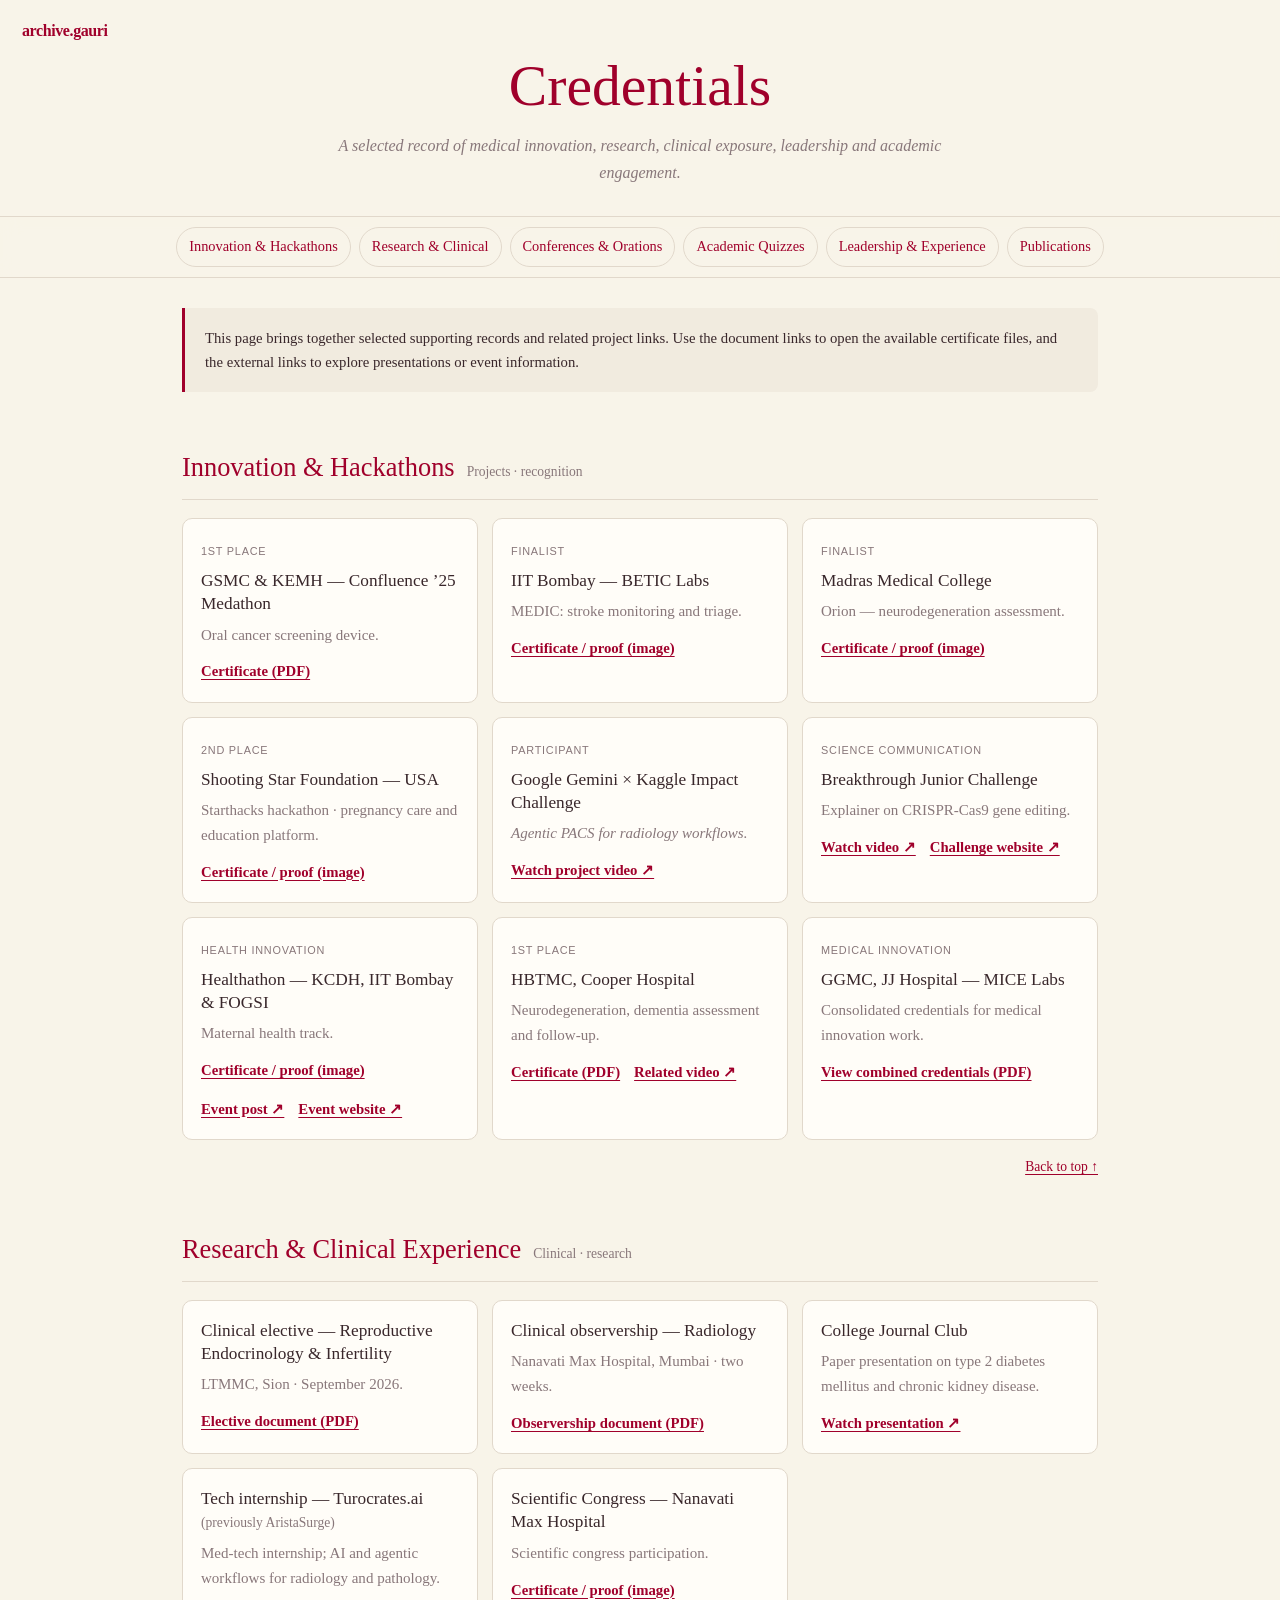
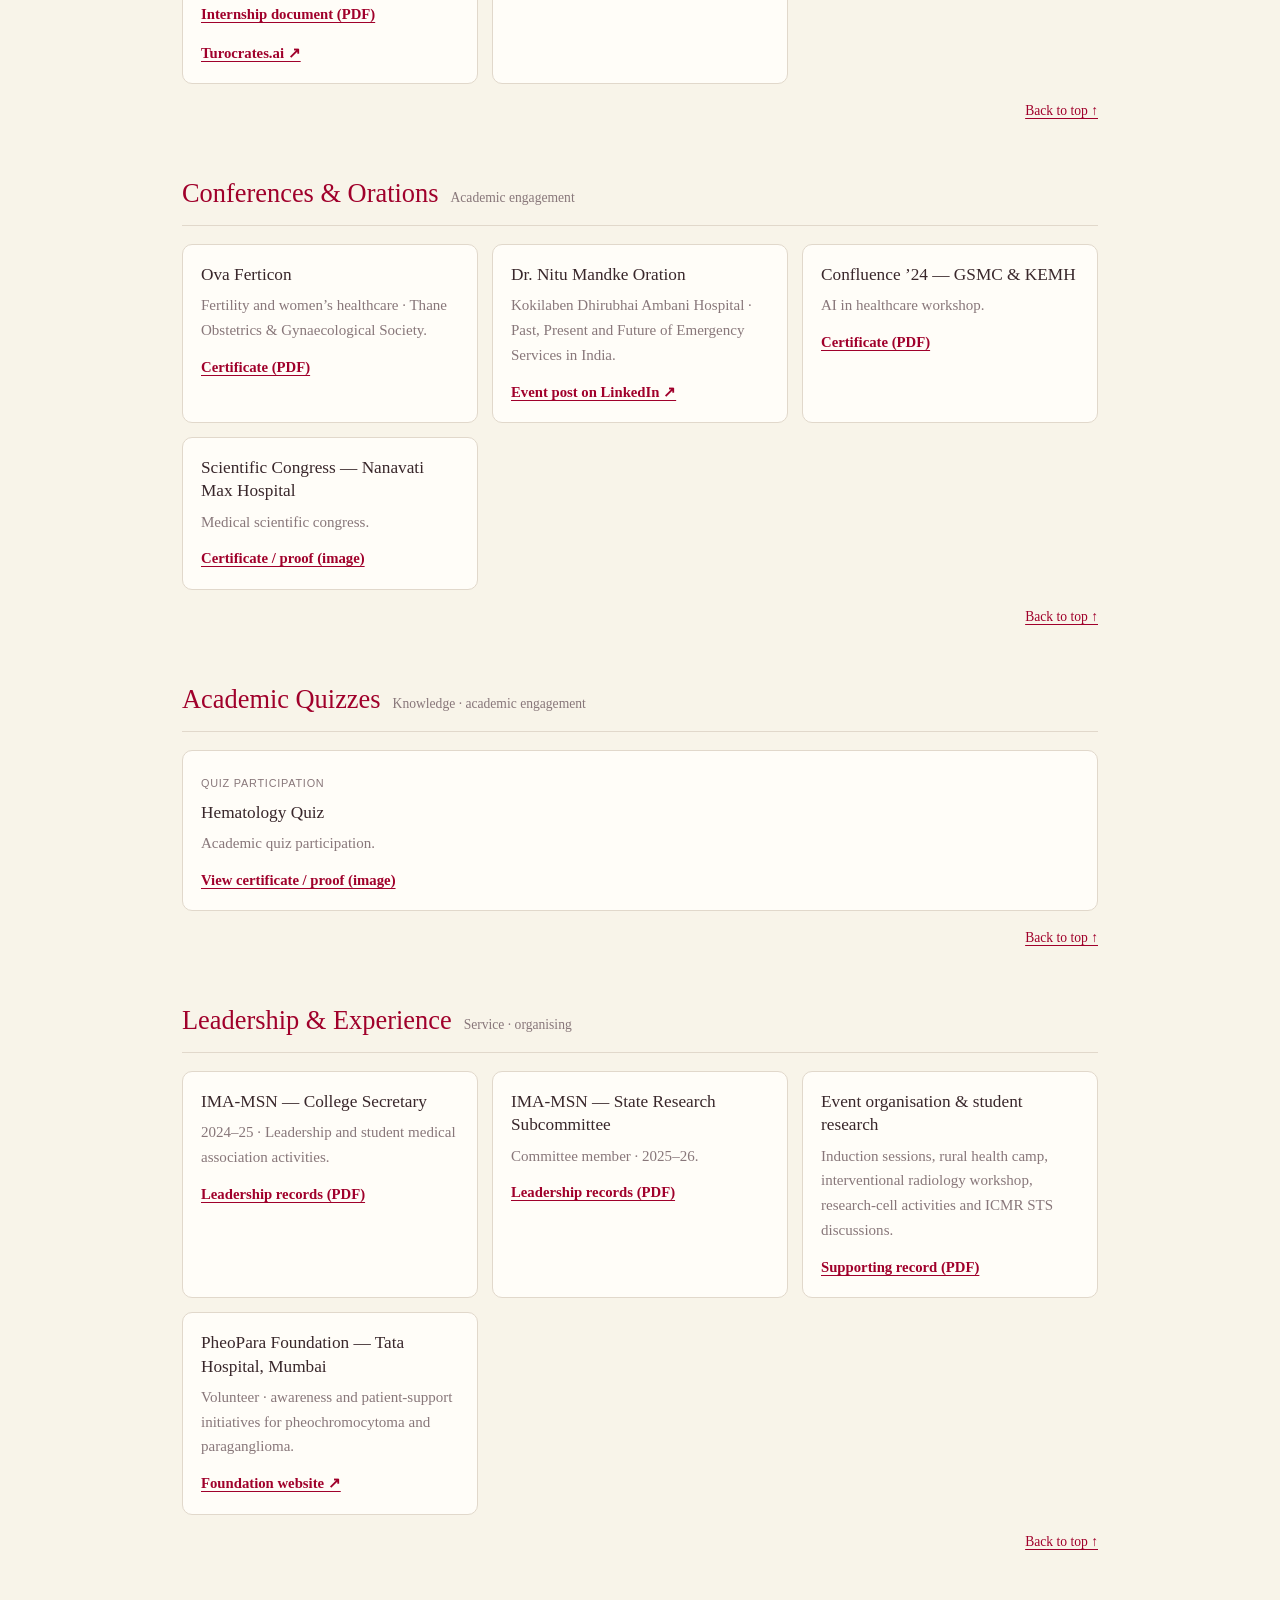
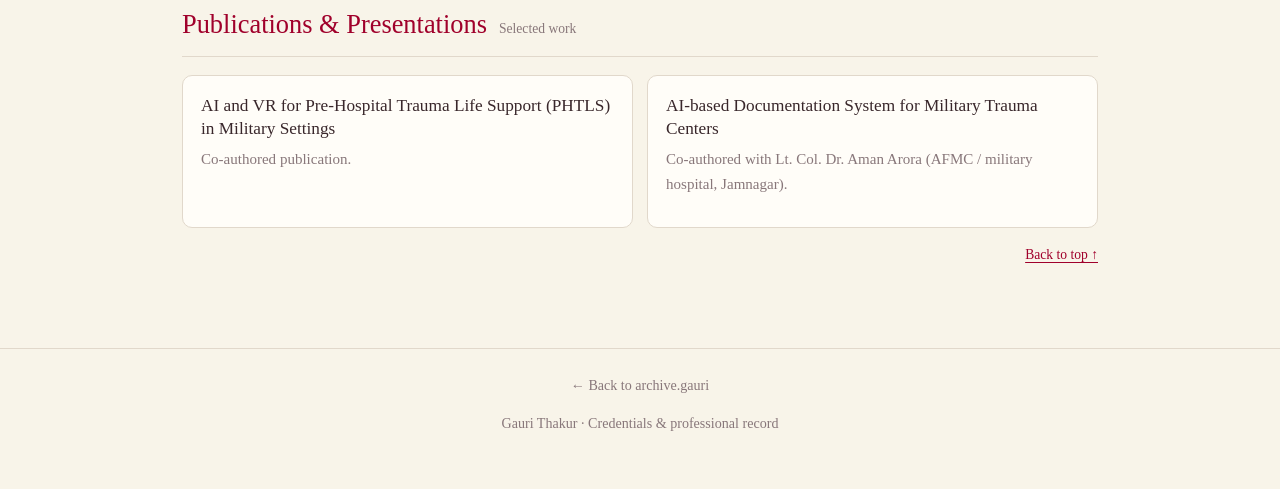
==== gauri-creds/index.html @ 17266826 "Simplify credentials header and add homepage and PheoPara links" ====
<!DOCTYPE html>
<html lang="en">
<head>
<meta charset="utf-8">
<meta name="viewport" content="width=device-width, initial-scale=1">
<meta name="theme-color" content="#f8f4e9">
<title>Credentials — Gauri Thakur</title>
<style>
:root{--cream:#f8f4e9;--burgundy:#a0002b;--deep:#69001d;--ink:#39272b;--muted:#88777a;--line:#e1d8cb;--paper:#fffdf8}
*{box-sizing:border-box}
html{scroll-behavior:smooth;scroll-padding-top:90px}
body{margin:0;background:var(--cream);color:var(--ink);font-family:Georgia,"Times New Roman",serif;line-height:1.65}
a{color:var(--burgundy);text-underline-offset:3px}
a:hover{color:var(--deep)}
header{position:relative;padding:54px 22px 30px;text-align:center;border-bottom:1px solid var(--line)}
.home-wordmark{position:absolute;left:22px;top:18px;color:var(--burgundy);font-size:1rem;font-weight:bold;letter-spacing:-.025em;text-decoration:none}
.home-wordmark:hover{color:var(--deep)}
.eyebrow{margin:0 0 10px;text-transform:uppercase;letter-spacing:.16em;font-size:.72rem;color:var(--muted)}
h1{margin:0;color:var(--burgundy);font-weight:normal;font-size:clamp(2.2rem,6vw,3.6rem);line-height:1.1}
.intro{max-width:640px;margin:16px auto 0;color:var(--muted);font-style:italic}
nav{position:sticky;top:0;z-index:10;background:rgba(248,244,233,.96);backdrop-filter:blur(10px);border-bottom:1px solid var(--line);padding:10px 16px;display:flex;justify-content:center;flex-wrap:wrap;gap:8px}
nav a{padding:7px 12px;border:1px solid var(--line);border-radius:24px;text-decoration:none;font-size:.9rem;white-space:nowrap}
nav a:hover,nav a:focus-visible{background:var(--burgundy);border-color:var(--burgundy);color:white}
main{max-width:960px;margin:0 auto;padding:8px 22px 64px}
section{padding:32px 0 18px;scroll-margin-top:80px}
.section-head{display:flex;align-items:baseline;gap:12px;border-bottom:1px solid var(--line);padding-bottom:9px;margin-bottom:18px}
h2{font-weight:normal;color:var(--burgundy);font-size:1.65rem;margin:0}
.count{color:var(--muted);font-size:.85rem}
.grid{display:grid;grid-template-columns:repeat(auto-fit,minmax(min(100%,270px),1fr));gap:14px}
.card{background:var(--paper);border:1px solid var(--line);border-radius:10px;padding:18px;min-width:0}
.card h3{font-size:1.08rem;line-height:1.35;margin:0 0 7px;font-weight:normal}
.card p{font-size:.94rem;margin:0 0 12px;color:var(--muted)}
.links{display:flex;gap:14px;flex-wrap:wrap;font-size:.92rem}
.links a{font-weight:bold}
.tag{display:inline-block;font-family:Arial,sans-serif;font-size:.68rem;letter-spacing:.07em;text-transform:uppercase;color:var(--muted);margin-bottom:8px}
.callout{padding:18px 20px;background:#f1ebdf;border-left:3px solid var(--burgundy);margin:22px 0;border-radius:0 8px 8px 0;font-size:.92rem}
footer{text-align:center;border-top:1px solid var(--line);padding:25px 20px 40px;color:var(--muted);font-size:.88rem}
.top{display:block;text-align:right;margin-top:16px;font-size:.85rem}
@media(max-width:520px){header{padding-top:54px}.home-wordmark{left:16px;top:14px}nav{gap:6px}nav a{font-size:.82rem;padding:6px 9px}main{padding-left:16px;padding-right:16px}.card{padding:15px}}
@media(prefers-reduced-motion:reduce){html{scroll-behavior:auto}*{animation:none!important;transition:none!important}}
</style>
</head>
<body>
<header id="top">
<a class="home-wordmark" href="https://archivegauri.in/" aria-label="archive.gauri home">archive.gauri</a>
<h1>Credentials</h1>
<p class="intro">A selected record of medical innovation, research, clinical exposure, leadership and academic engagement.</p>
</header>
<nav aria-label="Jump to credential section">
<a href="#innovation">Innovation & Hackathons</a>
<a href="#research">Research & Clinical</a>
<a href="#conferences">Conferences & Orations</a>
<a href="#quizzes">Academic Quizzes</a>
<a href="#leadership">Leadership & Experience</a>
<a href="#publications">Publications</a>
</nav>
<main>
<div class="callout">This page brings together selected supporting records and related project links. Use the document links to open the available certificate files, and the external links to explore presentations or event information.</div>
<section id="innovation">
<div class="section-head"><h2>Innovation & Hackathons</h2><span class="count">Projects · recognition</span></div>
<div class="grid">
<article class="card" id="confluence25"><span class="tag">1st place</span><h3>GSMC & KEMH — Confluence ’25 Medathon</h3><p>Oral cancer screening device.</p><div class="links"><a href="GSMC%20%26%20KEMH%20-%20confluence%E2%80%9925%20.pdf" target="_blank" rel="noopener">Certificate (PDF)</a></div></article>
<article class="card" id="betic-iitb"><span class="tag">Finalist</span><h3>IIT Bombay — BETIC Labs</h3><p>MEDIC: stroke monitoring and triage.</p><div class="links"><a href="Finalist-%20IIT%20Bombay%20(BETIC%20labs).jpeg" target="_blank" rel="noopener">Certificate / proof (image)</a></div></article>
<article class="card" id="madras-medical-college"><span class="tag">Finalist</span><h3>Madras Medical College</h3><p>Orion — neurodegeneration assessment.</p><div class="links"><a href="Madras%20medical%20college.jpeg" target="_blank" rel="noopener">Certificate / proof (image)</a></div></article>
<article class="card" id="shooting-star"><span class="tag">2nd place</span><h3>Shooting Star Foundation — USA</h3><p>Starthacks hackathon · pregnancy care and education platform.</p><div class="links"><a href="Shooting%20star%20foundation,%20USA.jpeg" target="_blank" rel="noopener">Certificate / proof (image)</a></div></article>
<article class="card" id="gemini-kaggle"><span class="tag">Participant</span><h3>Google Gemini × Kaggle Impact Challenge</h3><p><em>Agentic PACS for radiology workflows.</em></p><div class="links"><a href="https://youtu.be/xLvC3VD9JtM" target="_blank" rel="noopener">Watch project video ↗</a></div></article>
<article class="card" id="breakthrough-junior-challenge"><span class="tag">Science communication</span><h3>Breakthrough Junior Challenge</h3><p>Explainer on CRISPR-Cas9 gene editing.</p><div class="links"><a href="https://youtu.be/uFI-zDpe_C0" target="_blank" rel="noopener">Watch video ↗</a><a href="https://breakthroughjuniorchallenge.org" target="_blank" rel="noopener">Challenge website ↗</a></div></article>
<article class="card" id="healthathon"><span class="tag">Health innovation</span><h3>Healthathon — KCDH, IIT Bombay & FOGSI</h3><p>Maternal health track.</p><div class="links"><a href="Healthathon%2C%20KCDH%20IITB%2C%20FOGSI.jpeg" target="_blank" rel="noopener">Certificate / proof (image)</a><a href="https://www.instagram.com/p/DeR45akk9c7/" target="_blank" rel="noopener">Event post ↗</a><a href="https://healthathon.reskilll.com" target="_blank" rel="noopener">Event website ↗</a></div></article>
<article class="card" id="hbtmc-cooper"><span class="tag">1st place</span><h3>HBTMC, Cooper Hospital</h3><p>Neurodegeneration, dementia assessment and follow-up.</p><div class="links"><a href="HBTMC%2C%20Cooper%20Hospital.pdf" target="_blank" rel="noopener">Certificate (PDF)</a><a href="https://youtu.be/kpXcsvS3Q_8" target="_blank" rel="noopener">Related video ↗</a></div></article>
<article class="card" id="mice-labs"><span class="tag">Medical innovation</span><h3>GGMC, JJ Hospital — MICE Labs</h3><p>Consolidated credentials for medical innovation work.</p><div class="links"><a href="GGMC,%20JJ%20hospital%20(MICE%20labs).pdf" target="_blank" rel="noopener">View combined credentials (PDF)</a></div></article>
</div><a class="top" href="#top">Back to top ↑</a>
</section>
<section id="research">
<div class="section-head"><h2>Research & Clinical Experience</h2><span class="count">Clinical · research</span></div>
<div class="grid">
<article class="card" id="clinical-elective"><h3>Clinical elective — Reproductive Endocrinology & Infertility</h3><p>LTMMC, Sion · September 2026.</p><div class="links"><a href="Clinical%20Elective.pdf" target="_blank" rel="noopener">Elective document (PDF)</a></div></article>
<article class="card" id="clinical-observership"><h3>Clinical observership — Radiology</h3><p>Nanavati Max Hospital, Mumbai · two weeks.</p><div class="links"><a href="Clinical%20Observership.pdf" target="_blank" rel="noopener">Observership document (PDF)</a></div></article>
<article class="card" id="journal-club"><h3>College Journal Club</h3><p>Paper presentation on type 2 diabetes mellitus and chronic kidney disease.</p><div class="links"><a href="https://youtu.be/OXPWuCbcu3Y" target="_blank" rel="noopener">Watch presentation ↗</a></div></article>
<article class="card" id="turocrates-internship"><h3>Tech internship — Turocrates.ai <span class="count">(previously AristaSurge)</span></h3><p>Med-tech internship; AI and agentic workflows for radiology and pathology.</p><div class="links"><a href="Tech-internship.pdf" target="_blank" rel="noopener">Internship document (PDF)</a><a href="https://turocrates.ai" target="_blank" rel="noopener">Turocrates.ai ↗</a></div></article>
<article class="card"><h3>Scientific Congress — Nanavati Max Hospital</h3><p>Scientific congress participation.</p><div class="links"><a href="Scientific%20Congress%20Nanavati%20Max%20hospital.jpeg" target="_blank" rel="noopener">Certificate / proof (image)</a></div></article>
</div><a class="top" href="#top">Back to top ↑</a>
</section>
<section id="conferences">
<div class="section-head"><h2>Conferences & Orations</h2><span class="count">Academic engagement</span></div>
<div class="grid">
<article class="card" id="ova-ferticon"><h3>Ova Ferticon</h3><p>Fertility and women’s healthcare · Thane Obstetrics & Gynaecological Society.</p><div class="links"><a href="Ova%20ferticon.pdf" target="_blank" rel="noopener">Certificate (PDF)</a></div></article>
<article class="card" id="nitu-mandke-oration"><h3>Dr. Nitu Mandke Oration</h3><p>Kokilaben Dhirubhai Ambani Hospital · Past, Present and Future of Emergency Services in India.</p><div class="links"><a href="https://www.linkedin.com/posts/dr-kunal-shah-949757168_last-week-i-had-the-opportunity-to-attend-ugcPost-7294308118698627072-e5kW" target="_blank" rel="noopener">Event post on LinkedIn ↗</a></div></article>
<article class="card"><h3>Confluence ’24 — GSMC & KEMH</h3><p>AI in healthcare workshop.</p><div class="links"><a href="Confluence%E2%80%9924-%20GSMC,%20KEMH.pdf" target="_blank" rel="noopener">Certificate (PDF)</a></div></article>
<article class="card"><h3>Scientific Congress — Nanavati Max Hospital</h3><p>Medical scientific congress.</p><div class="links"><a href="Scientific%20Congress%20Nanavati%20Max%20hospital.jpeg" target="_blank" rel="noopener">Certificate / proof (image)</a></div></article>
</div><a class="top" href="#top">Back to top ↑</a>
</section>
<section id="quizzes">
<div class="section-head"><h2>Academic Quizzes</h2><span class="count">Knowledge · academic engagement</span></div>
<div class="grid">
<article class="card" id="hematology-quiz"><span class="tag">Quiz participation</span><h3>Hematology Quiz</h3><p>Academic quiz participation.</p><div class="links"><a href="Hematology%20quiz.jpeg" target="_blank" rel="noopener">View certificate / proof (image)</a></div></article>
</div><a class="top" href="#top">Back to top ↑</a>
</section>
<section id="leadership">
<div class="section-head"><h2>Leadership & Experience</h2><span class="count">Service · organising</span></div>
<div class="grid">
<article class="card" id="ima-msn-leadership"><h3>IMA-MSN — College Secretary</h3><p>2024–25 · Leadership and student medical association activities.</p><div class="links"><a href="IMA%20roles.pdf" target="_blank" rel="noopener">Leadership records (PDF)</a></div></article>
<article class="card"><h3>IMA-MSN — State Research Subcommittee</h3><p>Committee member · 2025–26.</p><div class="links"><a href="IMA%20roles.pdf" target="_blank" rel="noopener">Leadership records (PDF)</a></div></article>
<article class="card"><h3>Event organisation & student research</h3><p>Induction sessions, rural health camp, interventional radiology workshop, research-cell activities and ICMR STS discussions.</p><div class="links"><a href="IMA%20roles.pdf" target="_blank" rel="noopener">Supporting record (PDF)</a></div></article>
<article class="card"><h3>PheoPara Foundation — Tata Hospital, Mumbai</h3><p>Volunteer · awareness and patient-support initiatives for pheochromocytoma and paraganglioma.</p><div class="links"><a href="https://pheoparafoundation.org" target="_blank" rel="noopener">Foundation website ↗</a></div></article>
</div><a class="top" href="#top">Back to top ↑</a>
</section>
<section id="publications">
<div class="section-head"><h2>Publications & Presentations</h2><span class="count">Selected work</span></div>
<div class="grid">
<article class="card"><h3>AI and VR for Pre-Hospital Trauma Life Support (PHTLS) in Military Settings</h3><p>Co-authored publication.</p></article>
<article class="card"><h3>AI-based Documentation System for Military Trauma Centers</h3><p>Co-authored with Lt. Col. Dr. Aman Arora (AFMC / military hospital, Jamnagar).</p></article>
</div><a class="top" href="#top">Back to top ↑</a>
</section>
</main>
<footer><a href="https://archivegauri.in/" style="color:inherit;text-decoration:none;">← Back to archive.gauri</a><p>Gauri Thakur · Credentials & professional record</p></footer>
</body>
</html>
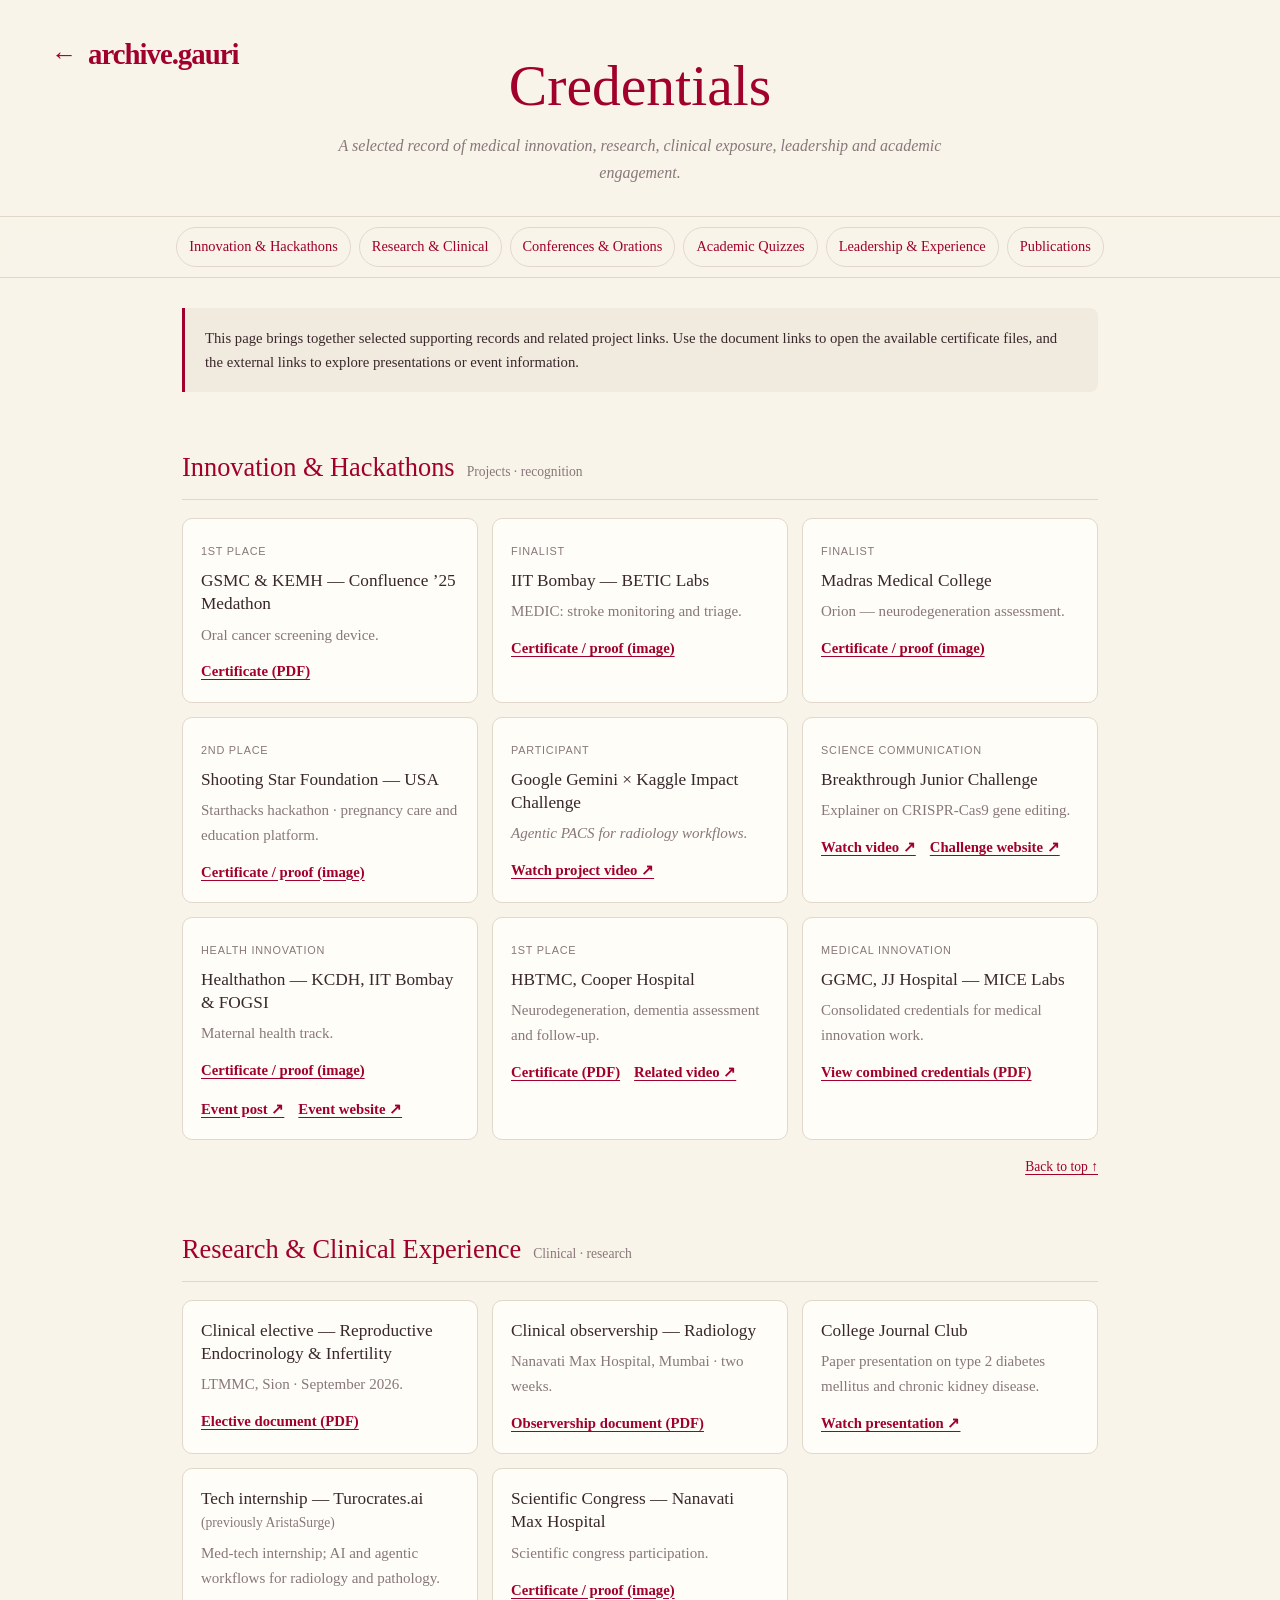
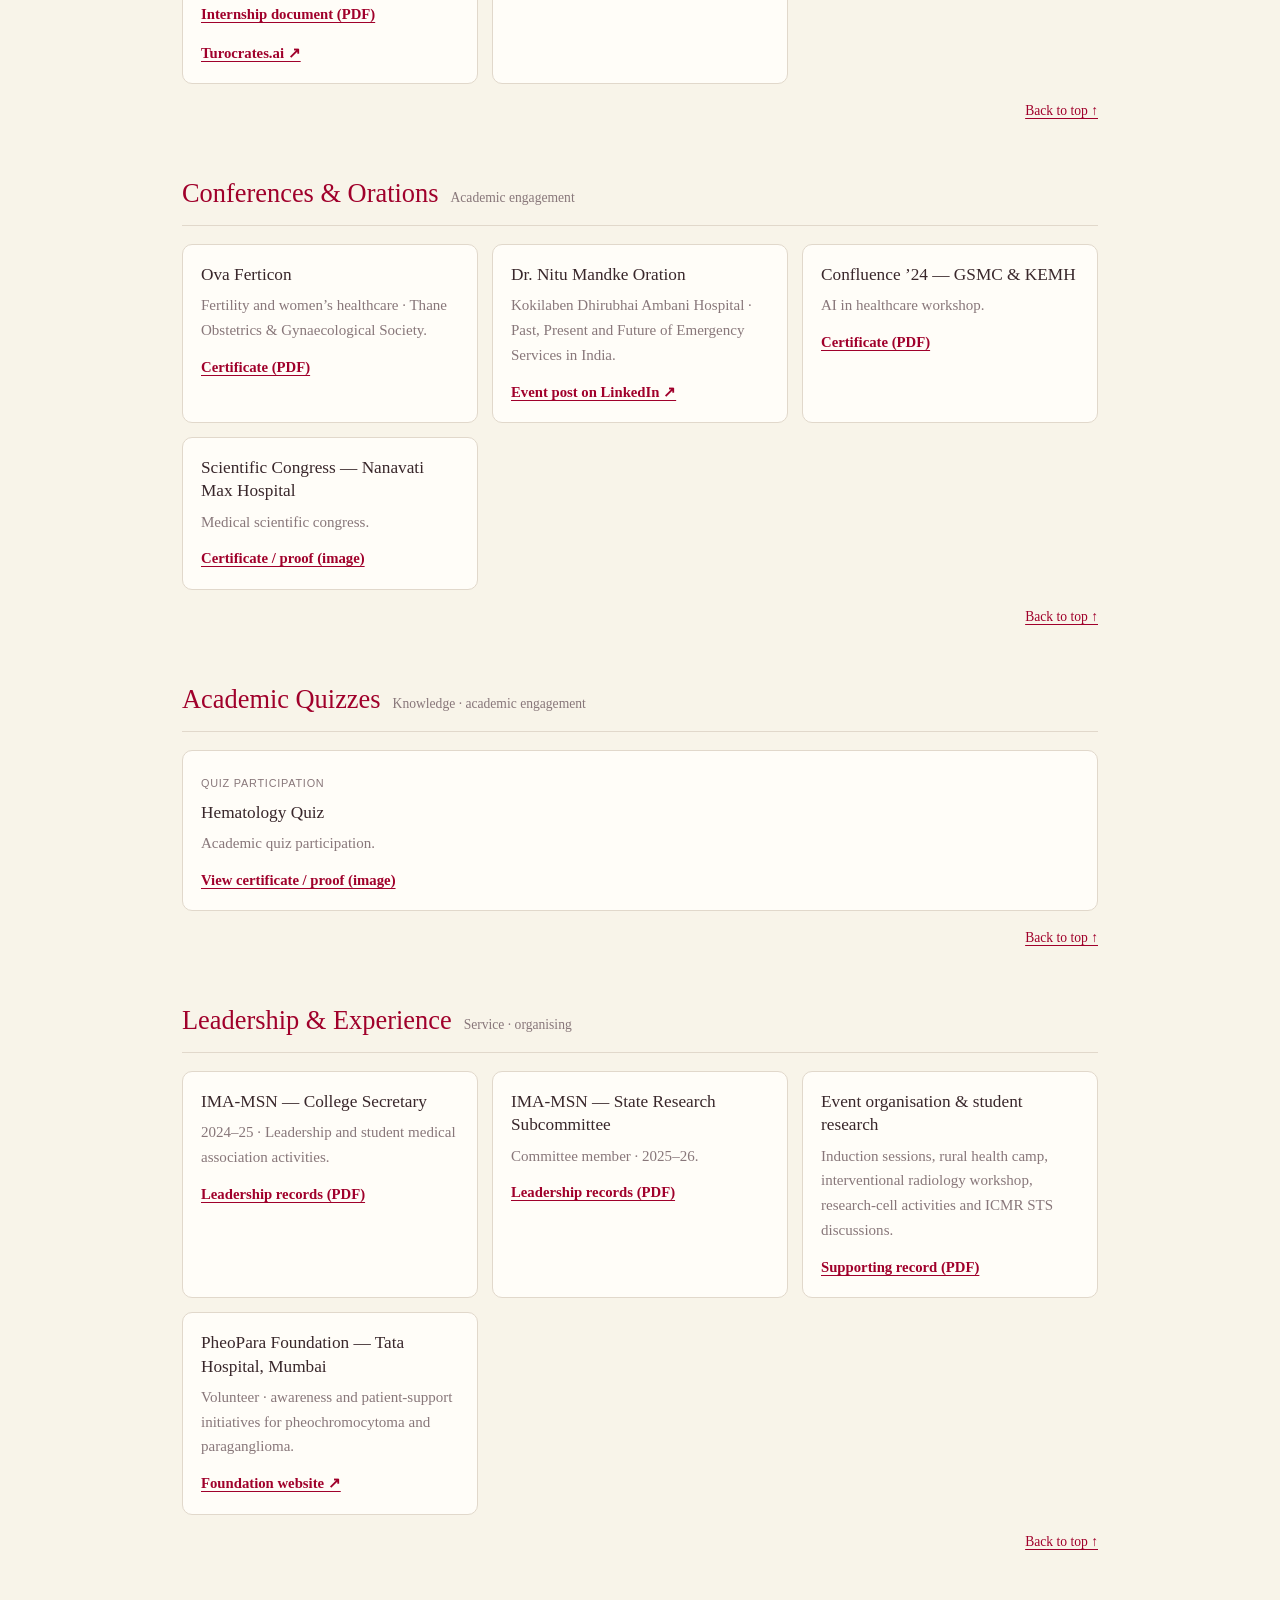
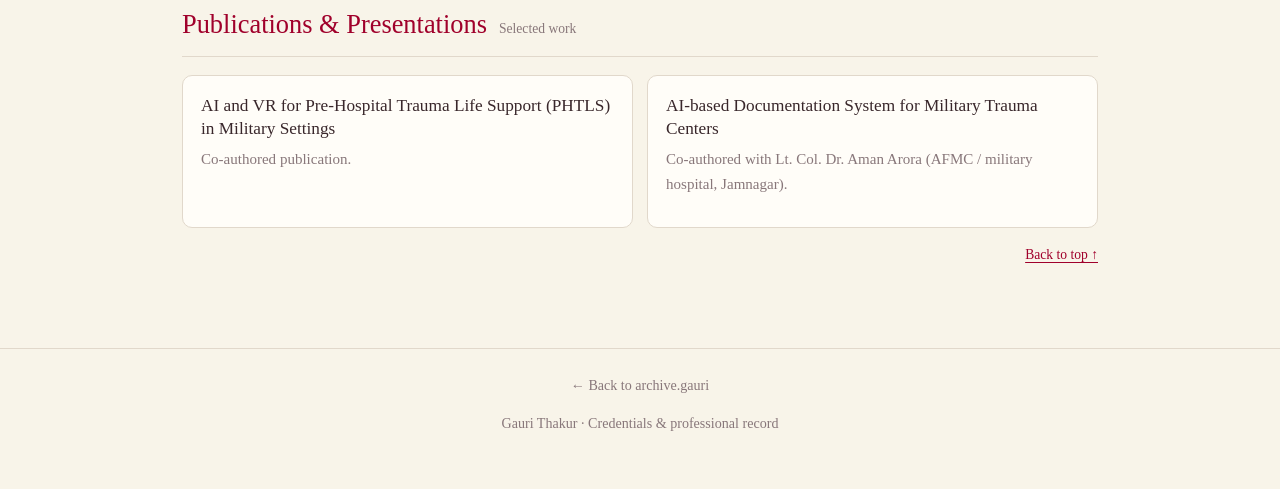
==== commit d2854cbb: "Enlarge archive.gauri wordmark and add back arrow" ====
--- a/gauri-creds/index.html
+++ b/gauri-creds/index.html
@@ -13,7 +13,7 @@
 a{color:var(--burgundy);text-underline-offset:3px}
 a:hover{color:var(--deep)}
 header{position:relative;padding:54px 22px 30px;text-align:center;border-bottom:1px solid var(--line)}
-.home-wordmark{position:absolute;left:22px;top:18px;color:var(--burgundy);font-size:1rem;font-weight:bold;letter-spacing:-.025em;text-decoration:none}
+.home-wordmark{position:absolute;left:clamp(24px,4vw,64px);top:clamp(22px,3vw,38px);display:inline-flex;align-items:center;gap:12px;color:var(--burgundy);font-size:clamp(1.35rem,2.5vw,1.8rem);font-weight:bold;letter-spacing:-.035em;text-decoration:none;line-height:1.15}.home-arrow{font-size:.9em;font-weight:normal;transition:transform 180ms ease}.home-wordmark:hover .home-arrow{transform:translateX(-4px)}
 .home-wordmark:hover{color:var(--deep)}
 .eyebrow{margin:0 0 10px;text-transform:uppercase;letter-spacing:.16em;font-size:.72rem;color:var(--muted)}
 h1{margin:0;color:var(--burgundy);font-weight:normal;font-size:clamp(2.2rem,6vw,3.6rem);line-height:1.1}
@@ -36,13 +36,13 @@
 .callout{padding:18px 20px;background:#f1ebdf;border-left:3px solid var(--burgundy);margin:22px 0;border-radius:0 8px 8px 0;font-size:.92rem}
 footer{text-align:center;border-top:1px solid var(--line);padding:25px 20px 40px;color:var(--muted);font-size:.88rem}
 .top{display:block;text-align:right;margin-top:16px;font-size:.85rem}
-@media(max-width:520px){header{padding-top:54px}.home-wordmark{left:16px;top:14px}nav{gap:6px}nav a{font-size:.82rem;padding:6px 9px}main{padding-left:16px;padding-right:16px}.card{padding:15px}}
+@media(max-width:520px){header{padding-top:76px}.home-wordmark{left:18px;top:18px;font-size:1.25rem;gap:9px}nav{gap:6px}nav a{font-size:.82rem;padding:6px 9px}main{padding-left:16px;padding-right:16px}.card{padding:15px}}
 @media(prefers-reduced-motion:reduce){html{scroll-behavior:auto}*{animation:none!important;transition:none!important}}
 </style>
 </head>
 <body>
 <header id="top">
-<a class="home-wordmark" href="https://archivegauri.in/" aria-label="archive.gauri home">archive.gauri</a>
+<a class="home-wordmark" href="https://archivegauri.in/" aria-label="Back to archive.gauri home"><span class="home-arrow" aria-hidden="true">←</span><span>archive.gauri</span></a>
 <h1>Credentials</h1>
 <p class="intro">A selected record of medical innovation, research, clinical exposure, leadership and academic engagement.</p>
 </header>
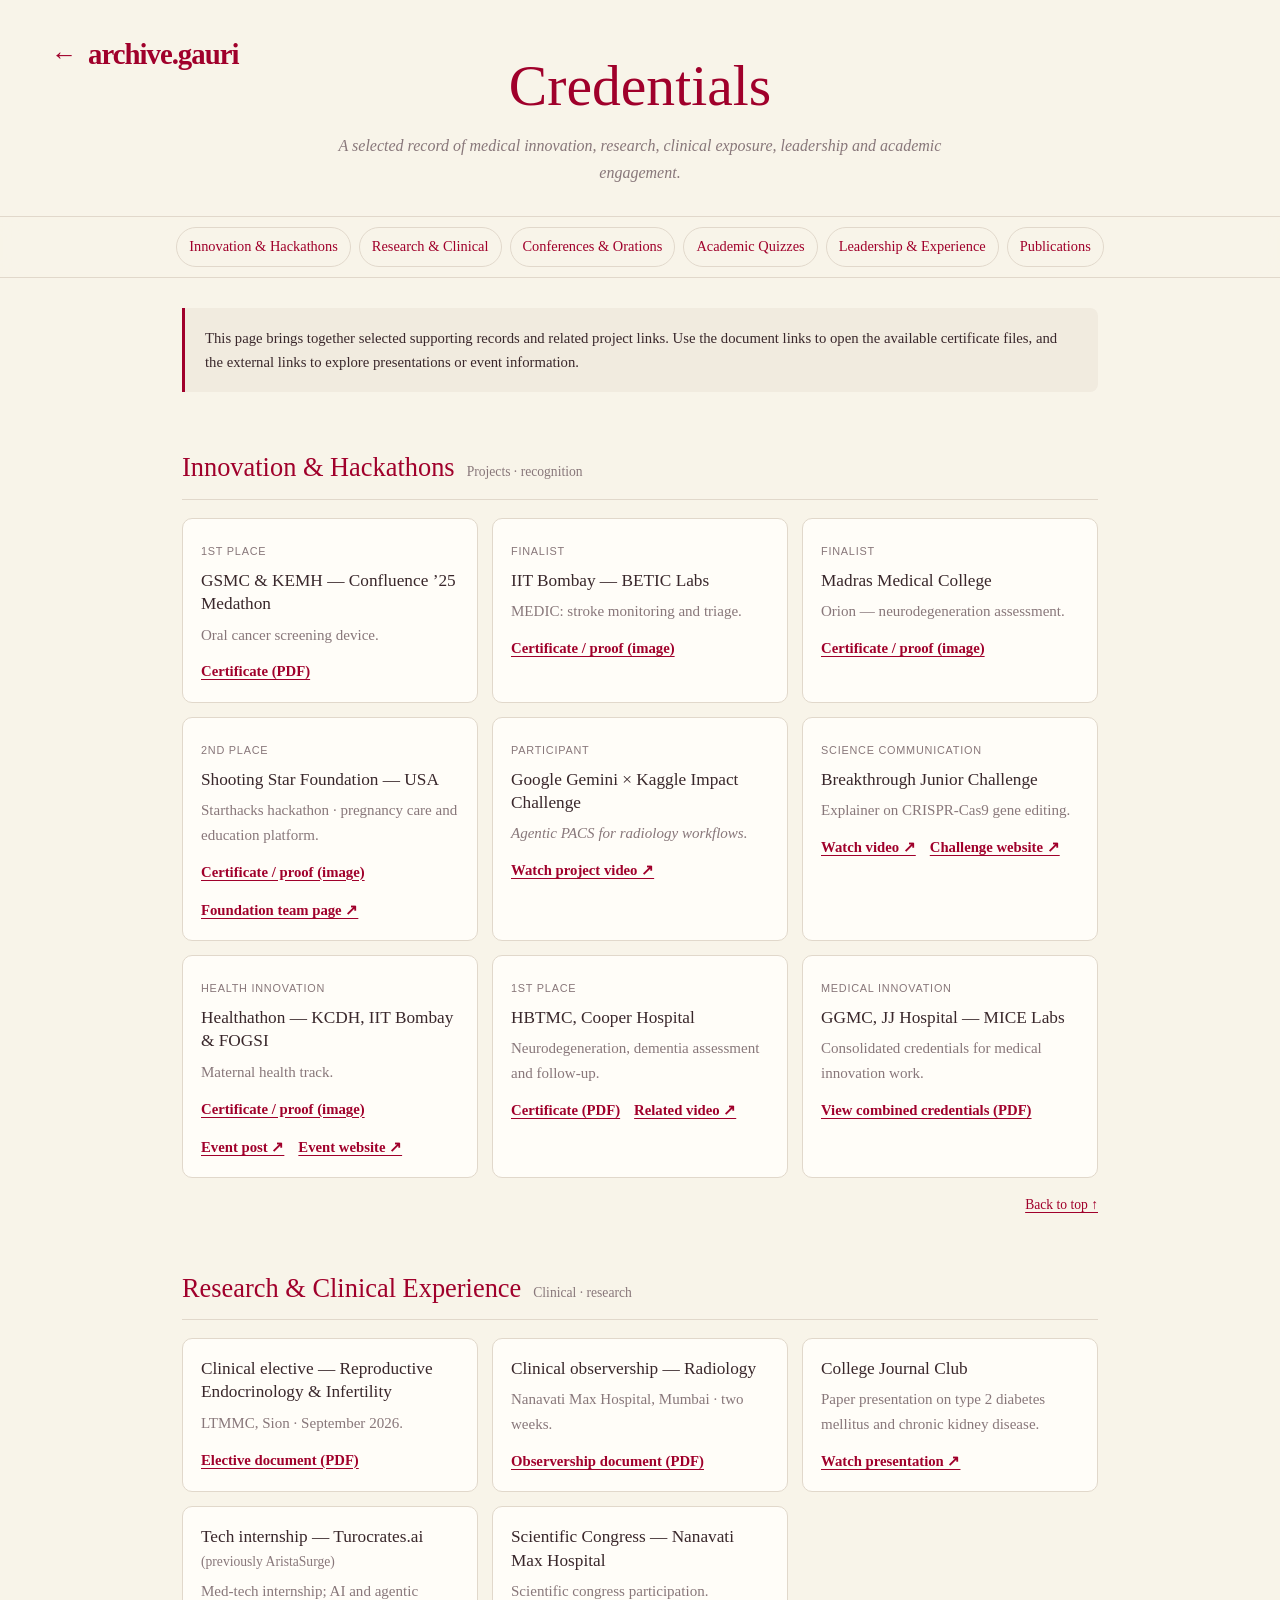
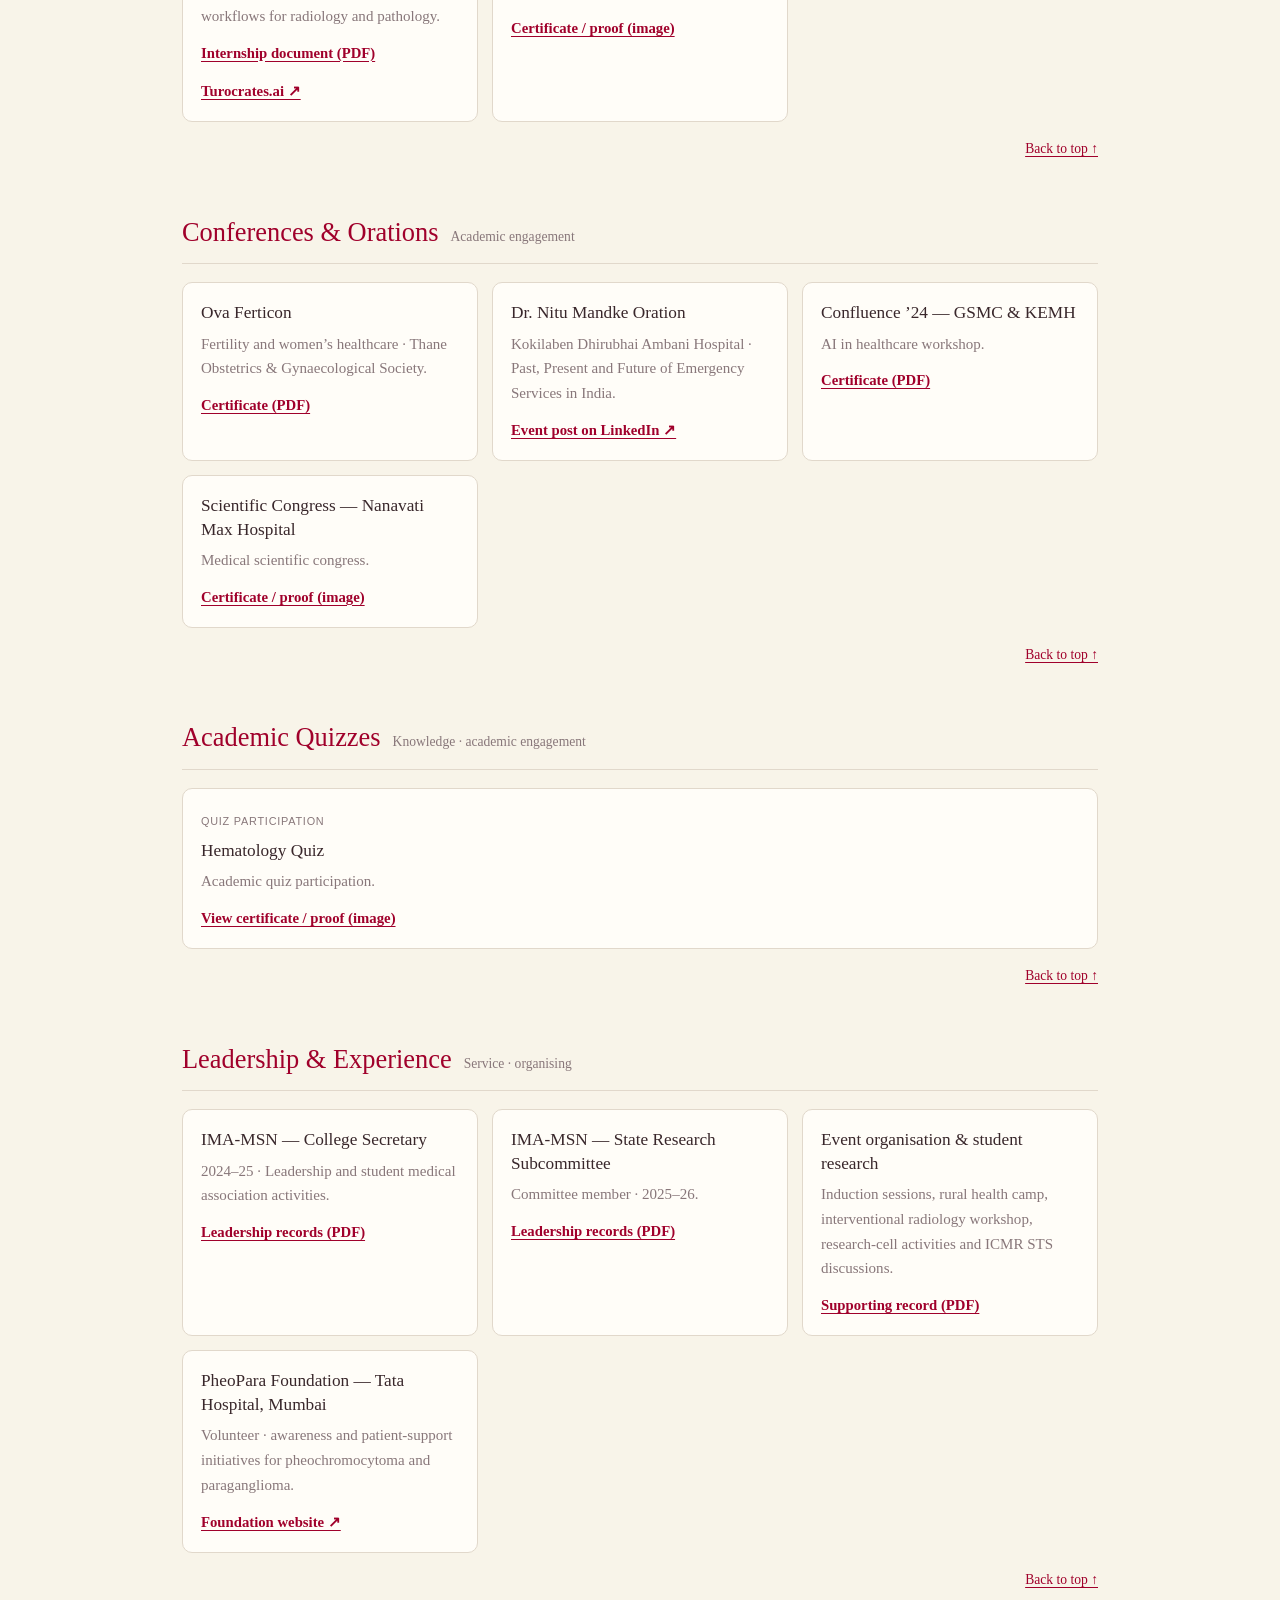
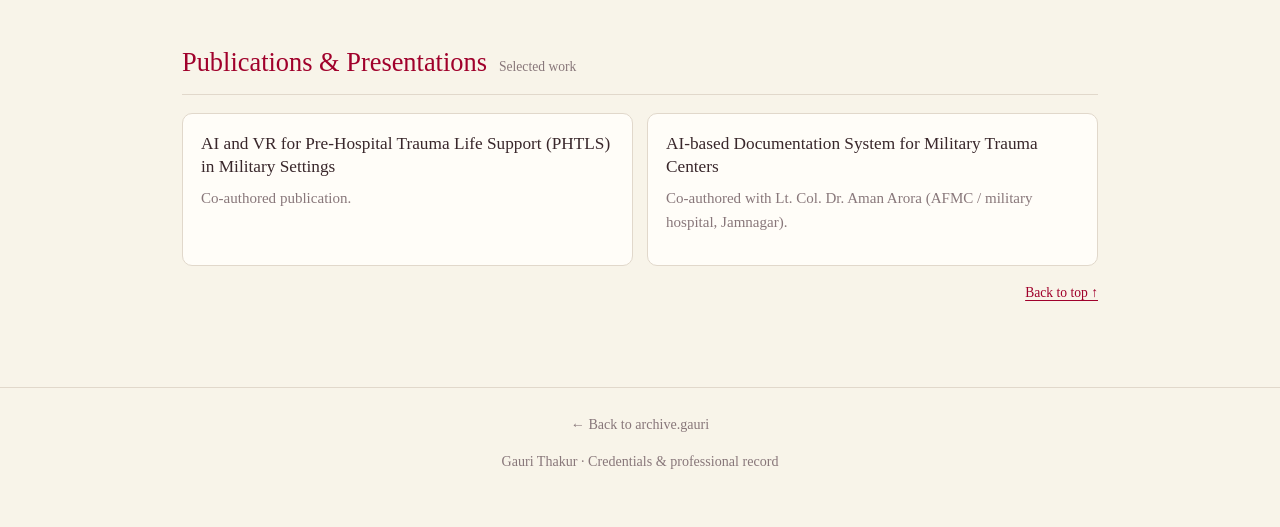
==== commit 397e5888: "Add Shooting Star Foundation team website link" ====
--- a/gauri-creds/index.html
+++ b/gauri-creds/index.html
@@ -62,7 +62,7 @@
 <article class="card" id="confluence25"><span class="tag">1st place</span><h3>GSMC & KEMH — Confluence ’25 Medathon</h3><p>Oral cancer screening device.</p><div class="links"><a href="GSMC%20%26%20KEMH%20-%20confluence%E2%80%9925%20.pdf" target="_blank" rel="noopener">Certificate (PDF)</a></div></article>
 <article class="card" id="betic-iitb"><span class="tag">Finalist</span><h3>IIT Bombay — BETIC Labs</h3><p>MEDIC: stroke monitoring and triage.</p><div class="links"><a href="Finalist-%20IIT%20Bombay%20(BETIC%20labs).jpeg" target="_blank" rel="noopener">Certificate / proof (image)</a></div></article>
 <article class="card" id="madras-medical-college"><span class="tag">Finalist</span><h3>Madras Medical College</h3><p>Orion — neurodegeneration assessment.</p><div class="links"><a href="Madras%20medical%20college.jpeg" target="_blank" rel="noopener">Certificate / proof (image)</a></div></article>
-<article class="card" id="shooting-star"><span class="tag">2nd place</span><h3>Shooting Star Foundation — USA</h3><p>Starthacks hackathon · pregnancy care and education platform.</p><div class="links"><a href="Shooting%20star%20foundation,%20USA.jpeg" target="_blank" rel="noopener">Certificate / proof (image)</a></div></article>
+<article class="card" id="shooting-star"><span class="tag">2nd place</span><h3>Shooting Star Foundation — USA</h3><p>Starthacks hackathon · pregnancy care and education platform.</p><div class="links"><a href="Shooting%20star%20foundation,%20USA.jpeg" target="_blank" rel="noopener">Certificate / proof (image)</a><a href="https://shooting-stars-foundation.org/ssf-team/" target="_blank" rel="noopener">Foundation team page ↗</a></div></article>
 <article class="card" id="gemini-kaggle"><span class="tag">Participant</span><h3>Google Gemini × Kaggle Impact Challenge</h3><p><em>Agentic PACS for radiology workflows.</em></p><div class="links"><a href="https://youtu.be/xLvC3VD9JtM" target="_blank" rel="noopener">Watch project video ↗</a></div></article>
 <article class="card" id="breakthrough-junior-challenge"><span class="tag">Science communication</span><h3>Breakthrough Junior Challenge</h3><p>Explainer on CRISPR-Cas9 gene editing.</p><div class="links"><a href="https://youtu.be/uFI-zDpe_C0" target="_blank" rel="noopener">Watch video ↗</a><a href="https://breakthroughjuniorchallenge.org" target="_blank" rel="noopener">Challenge website ↗</a></div></article>
 <article class="card" id="healthathon"><span class="tag">Health innovation</span><h3>Healthathon — KCDH, IIT Bombay & FOGSI</h3><p>Maternal health track.</p><div class="links"><a href="Healthathon%2C%20KCDH%20IITB%2C%20FOGSI.jpeg" target="_blank" rel="noopener">Certificate / proof (image)</a><a href="https://www.instagram.com/p/DeR45akk9c7/" target="_blank" rel="noopener">Event post ↗</a><a href="https://healthathon.reskilll.com" target="_blank" rel="noopener">Event website ↗</a></div></article>
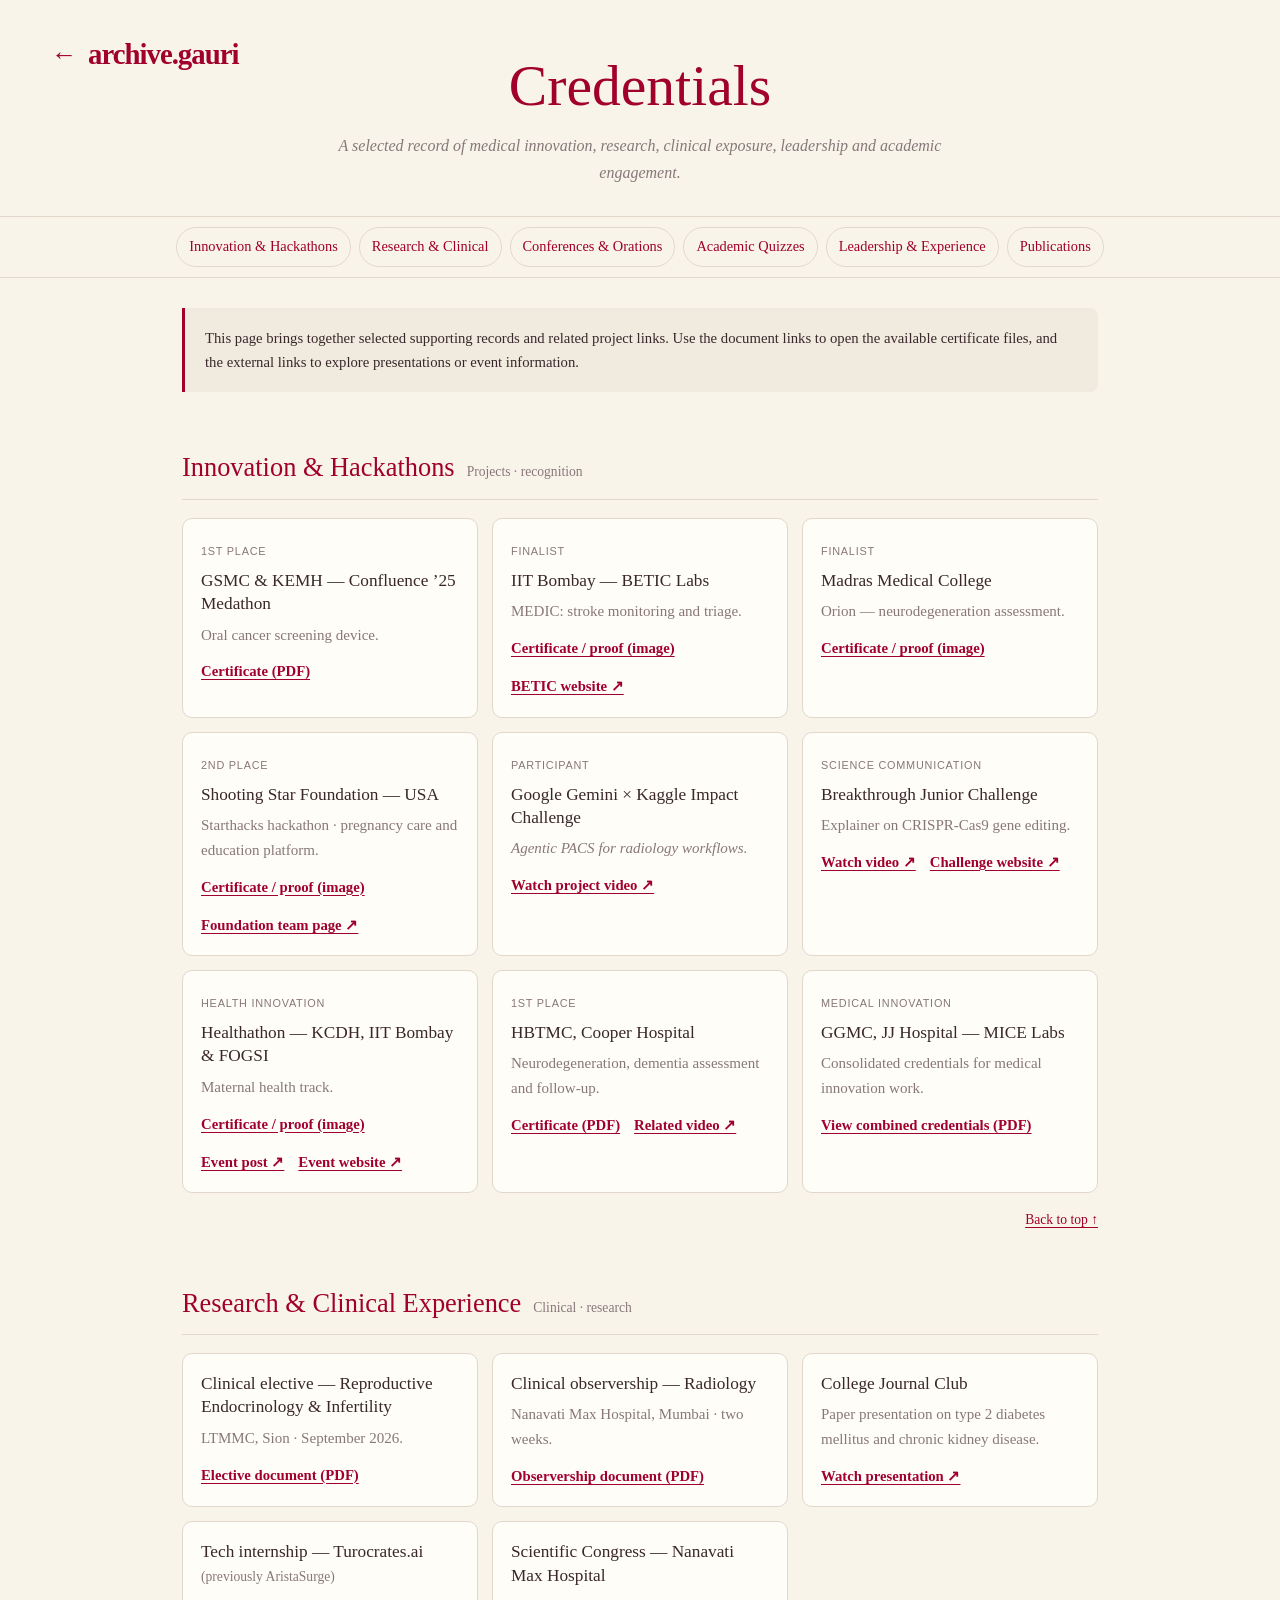
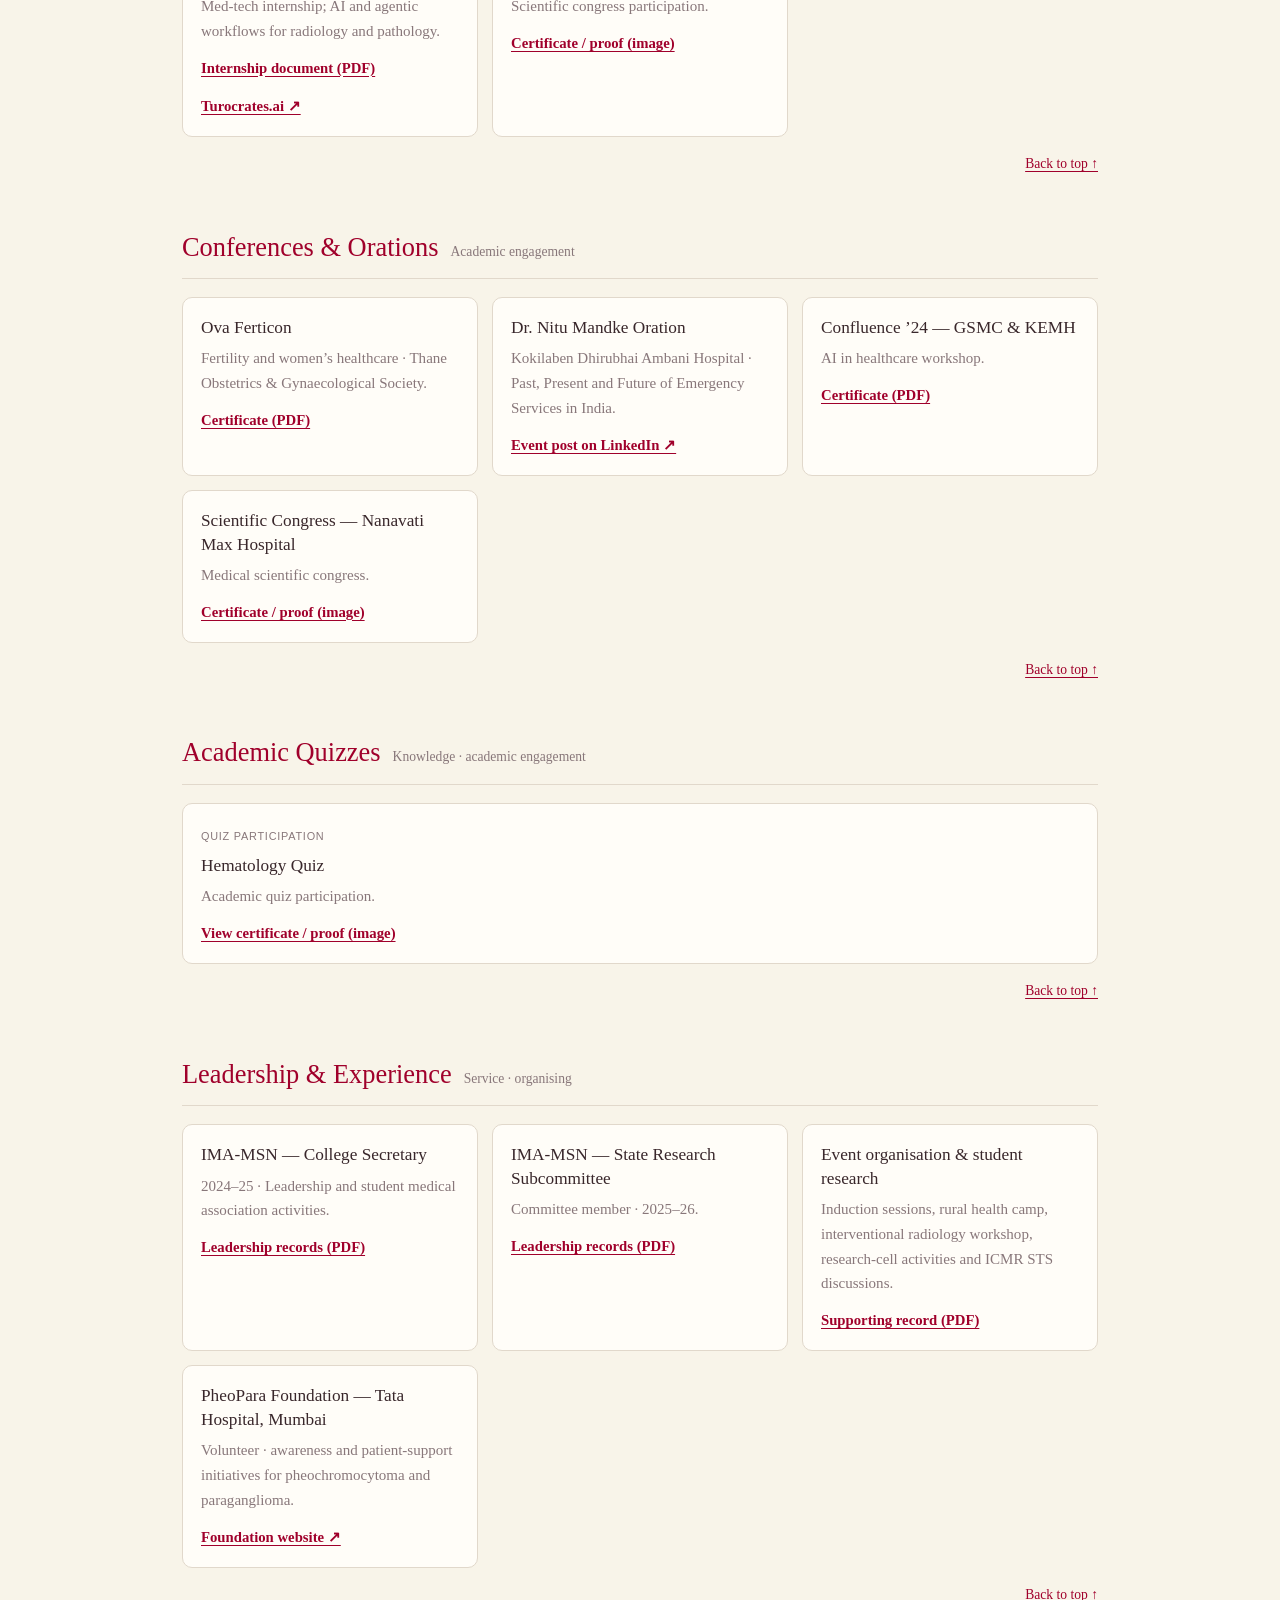
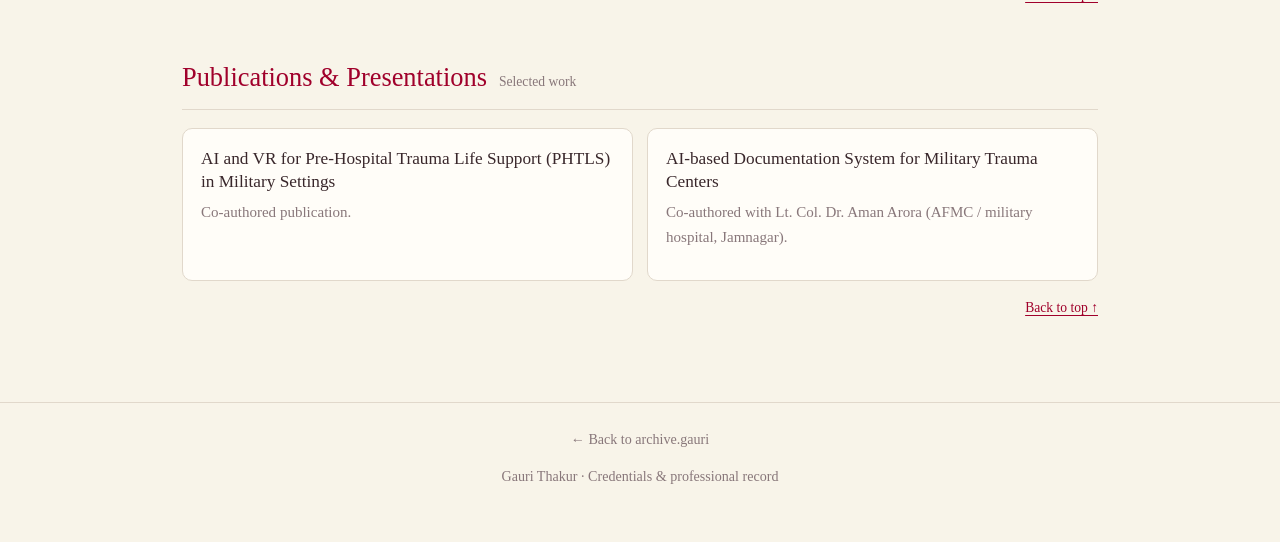
==== commit 51b77d1e: "Add BETIC website link to IIT Bombay entry" ====
--- a/gauri-creds/index.html
+++ b/gauri-creds/index.html
@@ -60,7 +60,7 @@
 <div class="section-head"><h2>Innovation & Hackathons</h2><span class="count">Projects · recognition</span></div>
 <div class="grid">
 <article class="card" id="confluence25"><span class="tag">1st place</span><h3>GSMC & KEMH — Confluence ’25 Medathon</h3><p>Oral cancer screening device.</p><div class="links"><a href="GSMC%20%26%20KEMH%20-%20confluence%E2%80%9925%20.pdf" target="_blank" rel="noopener">Certificate (PDF)</a></div></article>
-<article class="card" id="betic-iitb"><span class="tag">Finalist</span><h3>IIT Bombay — BETIC Labs</h3><p>MEDIC: stroke monitoring and triage.</p><div class="links"><a href="Finalist-%20IIT%20Bombay%20(BETIC%20labs).jpeg" target="_blank" rel="noopener">Certificate / proof (image)</a></div></article>
+<article class="card" id="betic-iitb"><span class="tag">Finalist</span><h3>IIT Bombay — BETIC Labs</h3><p>MEDIC: stroke monitoring and triage.</p><div class="links"><a href="Finalist-%20IIT%20Bombay%20(BETIC%20labs).jpeg" target="_blank" rel="noopener">Certificate / proof (image)</a><a href="https://www.betic.org" target="_blank" rel="noopener">BETIC website ↗</a></div></article>
 <article class="card" id="madras-medical-college"><span class="tag">Finalist</span><h3>Madras Medical College</h3><p>Orion — neurodegeneration assessment.</p><div class="links"><a href="Madras%20medical%20college.jpeg" target="_blank" rel="noopener">Certificate / proof (image)</a></div></article>
 <article class="card" id="shooting-star"><span class="tag">2nd place</span><h3>Shooting Star Foundation — USA</h3><p>Starthacks hackathon · pregnancy care and education platform.</p><div class="links"><a href="Shooting%20star%20foundation,%20USA.jpeg" target="_blank" rel="noopener">Certificate / proof (image)</a><a href="https://shooting-stars-foundation.org/ssf-team/" target="_blank" rel="noopener">Foundation team page ↗</a></div></article>
 <article class="card" id="gemini-kaggle"><span class="tag">Participant</span><h3>Google Gemini × Kaggle Impact Challenge</h3><p><em>Agentic PACS for radiology workflows.</em></p><div class="links"><a href="https://youtu.be/xLvC3VD9JtM" target="_blank" rel="noopener">Watch project video ↗</a></div></article>
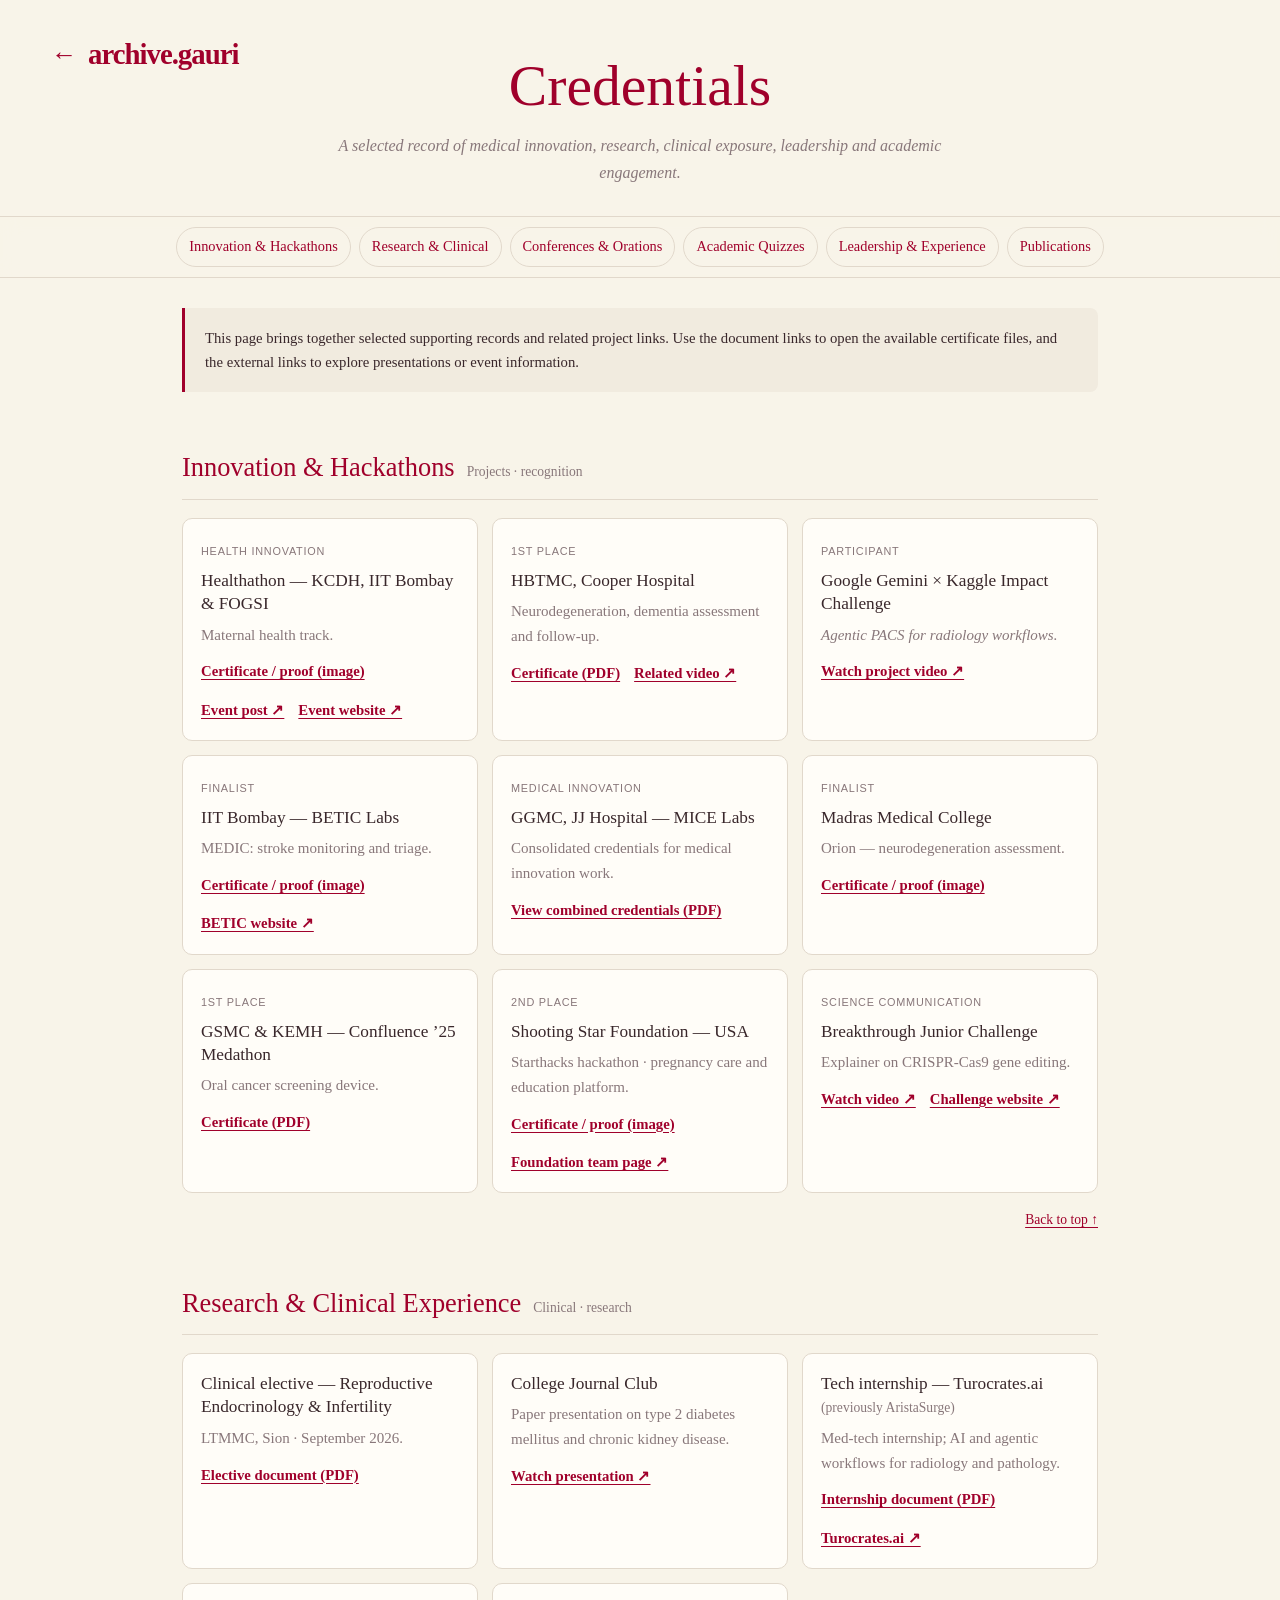
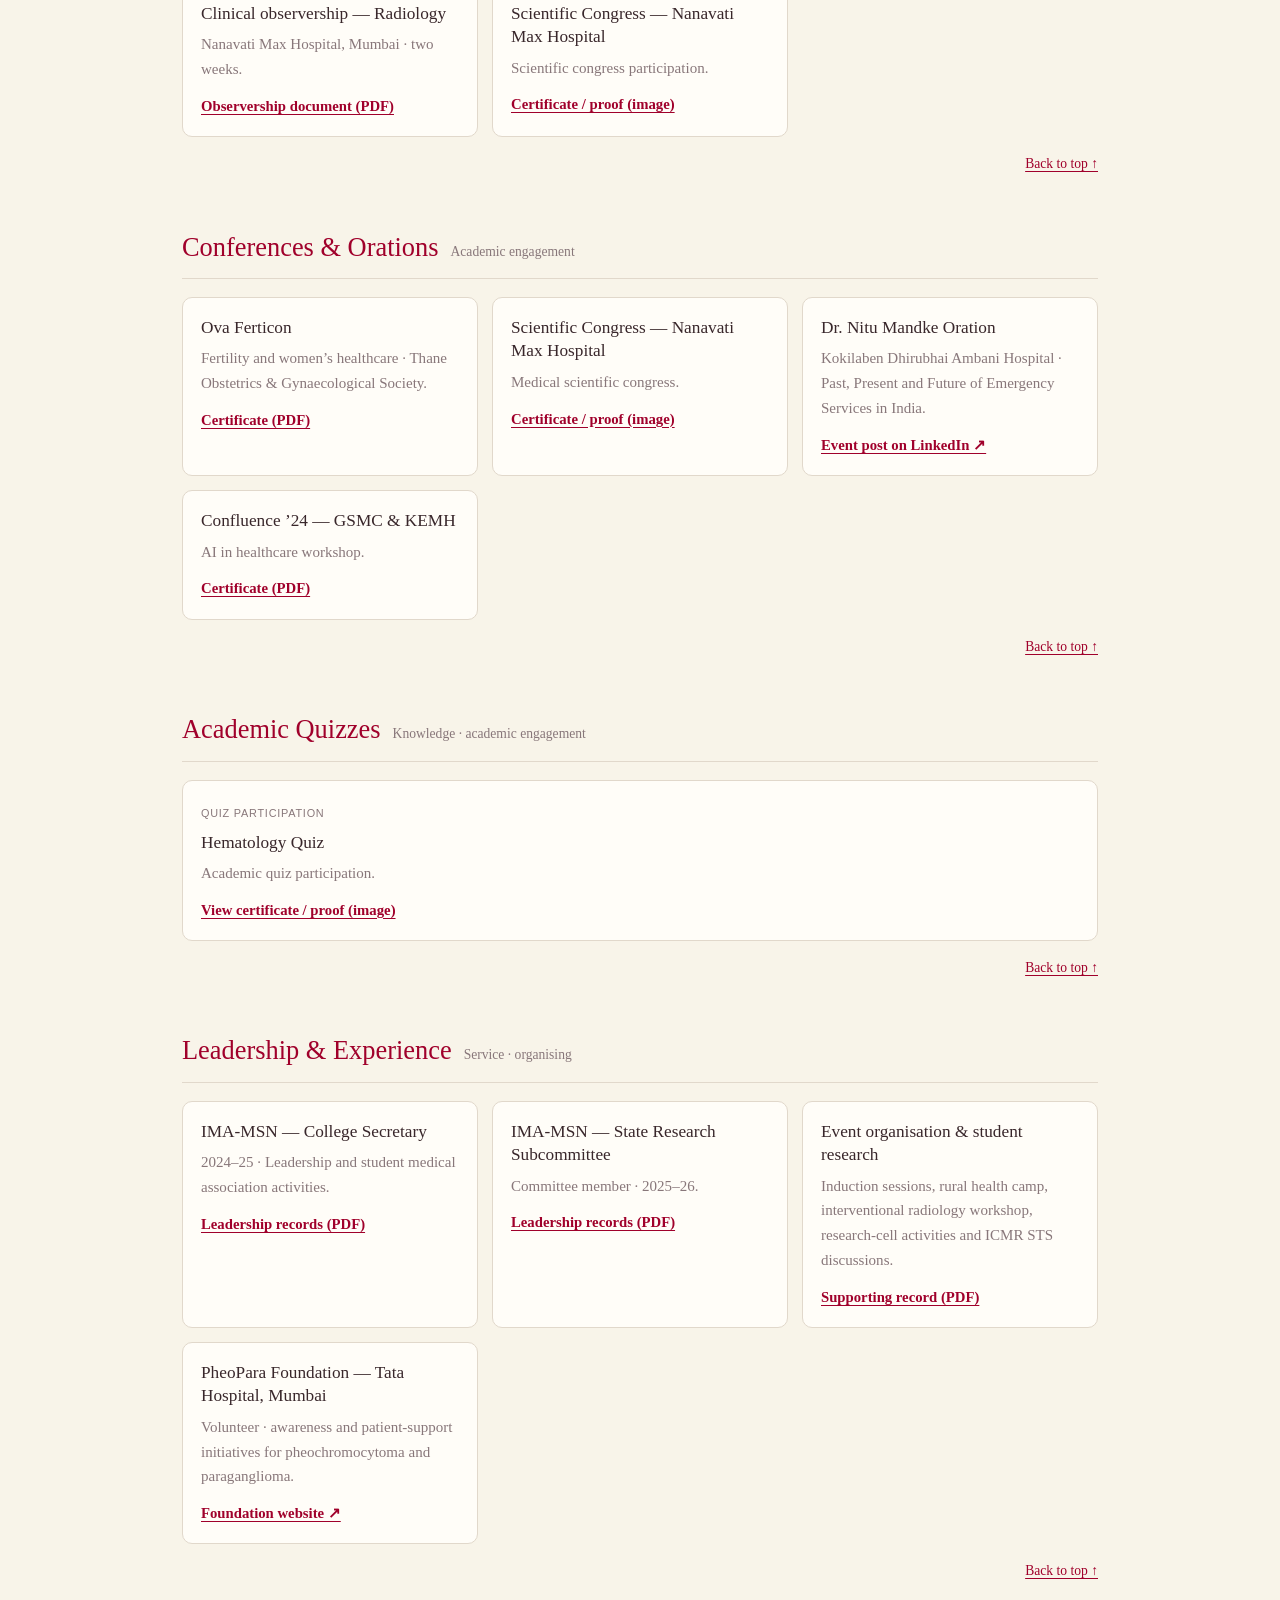
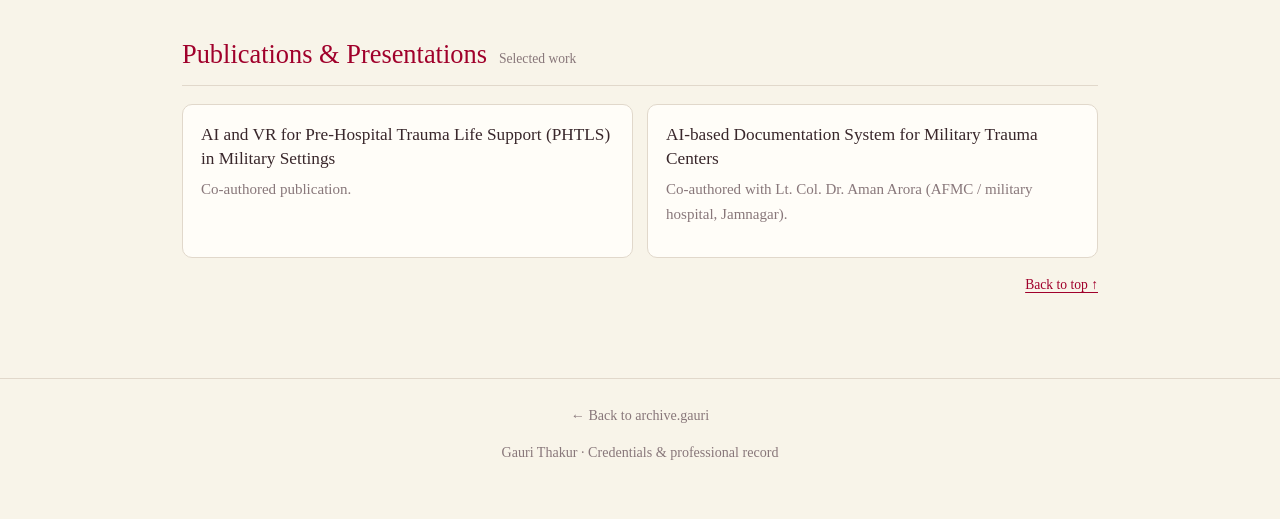
==== commit 8e61a8d6: "Reorder credentials entries to match CV sequence" ====
--- a/gauri-creds/index.html
+++ b/gauri-creds/index.html
@@ -59,24 +59,24 @@
 <section id="innovation">
 <div class="section-head"><h2>Innovation & Hackathons</h2><span class="count">Projects · recognition</span></div>
 <div class="grid">
-<article class="card" id="confluence25"><span class="tag">1st place</span><h3>GSMC & KEMH — Confluence ’25 Medathon</h3><p>Oral cancer screening device.</p><div class="links"><a href="GSMC%20%26%20KEMH%20-%20confluence%E2%80%9925%20.pdf" target="_blank" rel="noopener">Certificate (PDF)</a></div></article>
-<article class="card" id="betic-iitb"><span class="tag">Finalist</span><h3>IIT Bombay — BETIC Labs</h3><p>MEDIC: stroke monitoring and triage.</p><div class="links"><a href="Finalist-%20IIT%20Bombay%20(BETIC%20labs).jpeg" target="_blank" rel="noopener">Certificate / proof (image)</a><a href="https://www.betic.org" target="_blank" rel="noopener">BETIC website ↗</a></div></article>
-<article class="card" id="madras-medical-college"><span class="tag">Finalist</span><h3>Madras Medical College</h3><p>Orion — neurodegeneration assessment.</p><div class="links"><a href="Madras%20medical%20college.jpeg" target="_blank" rel="noopener">Certificate / proof (image)</a></div></article>
-<article class="card" id="shooting-star"><span class="tag">2nd place</span><h3>Shooting Star Foundation — USA</h3><p>Starthacks hackathon · pregnancy care and education platform.</p><div class="links"><a href="Shooting%20star%20foundation,%20USA.jpeg" target="_blank" rel="noopener">Certificate / proof (image)</a><a href="https://shooting-stars-foundation.org/ssf-team/" target="_blank" rel="noopener">Foundation team page ↗</a></div></article>
-<article class="card" id="gemini-kaggle"><span class="tag">Participant</span><h3>Google Gemini × Kaggle Impact Challenge</h3><p><em>Agentic PACS for radiology workflows.</em></p><div class="links"><a href="https://youtu.be/xLvC3VD9JtM" target="_blank" rel="noopener">Watch project video ↗</a></div></article>
-<article class="card" id="breakthrough-junior-challenge"><span class="tag">Science communication</span><h3>Breakthrough Junior Challenge</h3><p>Explainer on CRISPR-Cas9 gene editing.</p><div class="links"><a href="https://youtu.be/uFI-zDpe_C0" target="_blank" rel="noopener">Watch video ↗</a><a href="https://breakthroughjuniorchallenge.org" target="_blank" rel="noopener">Challenge website ↗</a></div></article>
 <article class="card" id="healthathon"><span class="tag">Health innovation</span><h3>Healthathon — KCDH, IIT Bombay & FOGSI</h3><p>Maternal health track.</p><div class="links"><a href="Healthathon%2C%20KCDH%20IITB%2C%20FOGSI.jpeg" target="_blank" rel="noopener">Certificate / proof (image)</a><a href="https://www.instagram.com/p/DeR45akk9c7/" target="_blank" rel="noopener">Event post ↗</a><a href="https://healthathon.reskilll.com" target="_blank" rel="noopener">Event website ↗</a></div></article>
 <article class="card" id="hbtmc-cooper"><span class="tag">1st place</span><h3>HBTMC, Cooper Hospital</h3><p>Neurodegeneration, dementia assessment and follow-up.</p><div class="links"><a href="HBTMC%2C%20Cooper%20Hospital.pdf" target="_blank" rel="noopener">Certificate (PDF)</a><a href="https://youtu.be/kpXcsvS3Q_8" target="_blank" rel="noopener">Related video ↗</a></div></article>
+<article class="card" id="gemini-kaggle"><span class="tag">Participant</span><h3>Google Gemini × Kaggle Impact Challenge</h3><p><em>Agentic PACS for radiology workflows.</em></p><div class="links"><a href="https://youtu.be/xLvC3VD9JtM" target="_blank" rel="noopener">Watch project video ↗</a></div></article>
+<article class="card" id="betic-iitb"><span class="tag">Finalist</span><h3>IIT Bombay — BETIC Labs</h3><p>MEDIC: stroke monitoring and triage.</p><div class="links"><a href="Finalist-%20IIT%20Bombay%20(BETIC%20labs).jpeg" target="_blank" rel="noopener">Certificate / proof (image)</a><a href="https://www.betic.org" target="_blank" rel="noopener">BETIC website ↗</a></div></article>
 <article class="card" id="mice-labs"><span class="tag">Medical innovation</span><h3>GGMC, JJ Hospital — MICE Labs</h3><p>Consolidated credentials for medical innovation work.</p><div class="links"><a href="GGMC,%20JJ%20hospital%20(MICE%20labs).pdf" target="_blank" rel="noopener">View combined credentials (PDF)</a></div></article>
+<article class="card" id="madras-medical-college"><span class="tag">Finalist</span><h3>Madras Medical College</h3><p>Orion — neurodegeneration assessment.</p><div class="links"><a href="Madras%20medical%20college.jpeg" target="_blank" rel="noopener">Certificate / proof (image)</a></div></article>
+<article class="card" id="confluence25"><span class="tag">1st place</span><h3>GSMC & KEMH — Confluence ’25 Medathon</h3><p>Oral cancer screening device.</p><div class="links"><a href="GSMC%20%26%20KEMH%20-%20confluence%E2%80%9925%20.pdf" target="_blank" rel="noopener">Certificate (PDF)</a></div></article>
+<article class="card" id="shooting-star"><span class="tag">2nd place</span><h3>Shooting Star Foundation — USA</h3><p>Starthacks hackathon · pregnancy care and education platform.</p><div class="links"><a href="Shooting%20star%20foundation,%20USA.jpeg" target="_blank" rel="noopener">Certificate / proof (image)</a><a href="https://shooting-stars-foundation.org/ssf-team/" target="_blank" rel="noopener">Foundation team page ↗</a></div></article>
+<article class="card" id="breakthrough-junior-challenge"><span class="tag">Science communication</span><h3>Breakthrough Junior Challenge</h3><p>Explainer on CRISPR-Cas9 gene editing.</p><div class="links"><a href="https://youtu.be/uFI-zDpe_C0" target="_blank" rel="noopener">Watch video ↗</a><a href="https://breakthroughjuniorchallenge.org" target="_blank" rel="noopener">Challenge website ↗</a></div></article>
 </div><a class="top" href="#top">Back to top ↑</a>
 </section>
 <section id="research">
 <div class="section-head"><h2>Research & Clinical Experience</h2><span class="count">Clinical · research</span></div>
 <div class="grid">
 <article class="card" id="clinical-elective"><h3>Clinical elective — Reproductive Endocrinology & Infertility</h3><p>LTMMC, Sion · September 2026.</p><div class="links"><a href="Clinical%20Elective.pdf" target="_blank" rel="noopener">Elective document (PDF)</a></div></article>
-<article class="card" id="clinical-observership"><h3>Clinical observership — Radiology</h3><p>Nanavati Max Hospital, Mumbai · two weeks.</p><div class="links"><a href="Clinical%20Observership.pdf" target="_blank" rel="noopener">Observership document (PDF)</a></div></article>
 <article class="card" id="journal-club"><h3>College Journal Club</h3><p>Paper presentation on type 2 diabetes mellitus and chronic kidney disease.</p><div class="links"><a href="https://youtu.be/OXPWuCbcu3Y" target="_blank" rel="noopener">Watch presentation ↗</a></div></article>
 <article class="card" id="turocrates-internship"><h3>Tech internship — Turocrates.ai <span class="count">(previously AristaSurge)</span></h3><p>Med-tech internship; AI and agentic workflows for radiology and pathology.</p><div class="links"><a href="Tech-internship.pdf" target="_blank" rel="noopener">Internship document (PDF)</a><a href="https://turocrates.ai" target="_blank" rel="noopener">Turocrates.ai ↗</a></div></article>
+<article class="card" id="clinical-observership"><h3>Clinical observership — Radiology</h3><p>Nanavati Max Hospital, Mumbai · two weeks.</p><div class="links"><a href="Clinical%20Observership.pdf" target="_blank" rel="noopener">Observership document (PDF)</a></div></article>
 <article class="card"><h3>Scientific Congress — Nanavati Max Hospital</h3><p>Scientific congress participation.</p><div class="links"><a href="Scientific%20Congress%20Nanavati%20Max%20hospital.jpeg" target="_blank" rel="noopener">Certificate / proof (image)</a></div></article>
 </div><a class="top" href="#top">Back to top ↑</a>
 </section>
@@ -84,9 +84,9 @@
 <div class="section-head"><h2>Conferences & Orations</h2><span class="count">Academic engagement</span></div>
 <div class="grid">
 <article class="card" id="ova-ferticon"><h3>Ova Ferticon</h3><p>Fertility and women’s healthcare · Thane Obstetrics & Gynaecological Society.</p><div class="links"><a href="Ova%20ferticon.pdf" target="_blank" rel="noopener">Certificate (PDF)</a></div></article>
+<article class="card"><h3>Scientific Congress — Nanavati Max Hospital</h3><p>Medical scientific congress.</p><div class="links"><a href="Scientific%20Congress%20Nanavati%20Max%20hospital.jpeg" target="_blank" rel="noopener">Certificate / proof (image)</a></div></article>
 <article class="card" id="nitu-mandke-oration"><h3>Dr. Nitu Mandke Oration</h3><p>Kokilaben Dhirubhai Ambani Hospital · Past, Present and Future of Emergency Services in India.</p><div class="links"><a href="https://www.linkedin.com/posts/dr-kunal-shah-949757168_last-week-i-had-the-opportunity-to-attend-ugcPost-7294308118698627072-e5kW" target="_blank" rel="noopener">Event post on LinkedIn ↗</a></div></article>
 <article class="card"><h3>Confluence ’24 — GSMC & KEMH</h3><p>AI in healthcare workshop.</p><div class="links"><a href="Confluence%E2%80%9924-%20GSMC,%20KEMH.pdf" target="_blank" rel="noopener">Certificate (PDF)</a></div></article>
-<article class="card"><h3>Scientific Congress — Nanavati Max Hospital</h3><p>Medical scientific congress.</p><div class="links"><a href="Scientific%20Congress%20Nanavati%20Max%20hospital.jpeg" target="_blank" rel="noopener">Certificate / proof (image)</a></div></article>
 </div><a class="top" href="#top">Back to top ↑</a>
 </section>
 <section id="quizzes">
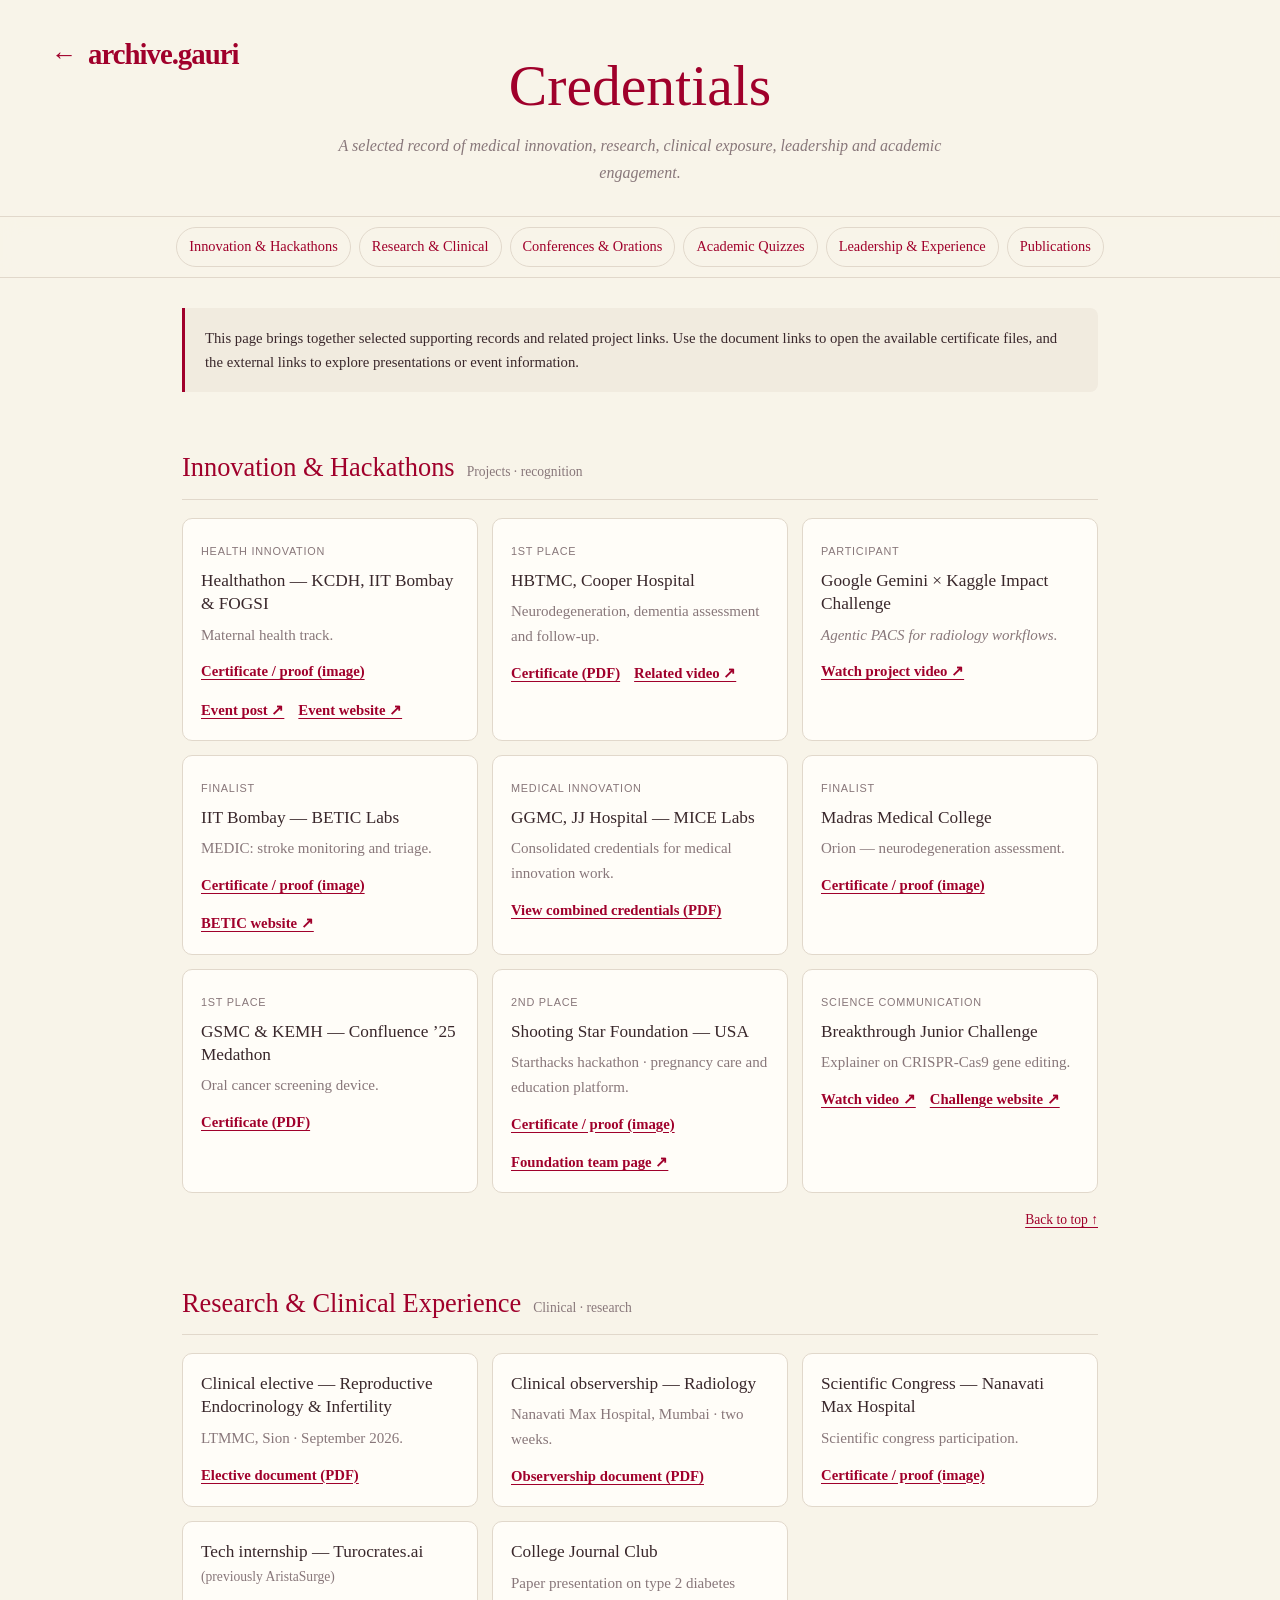
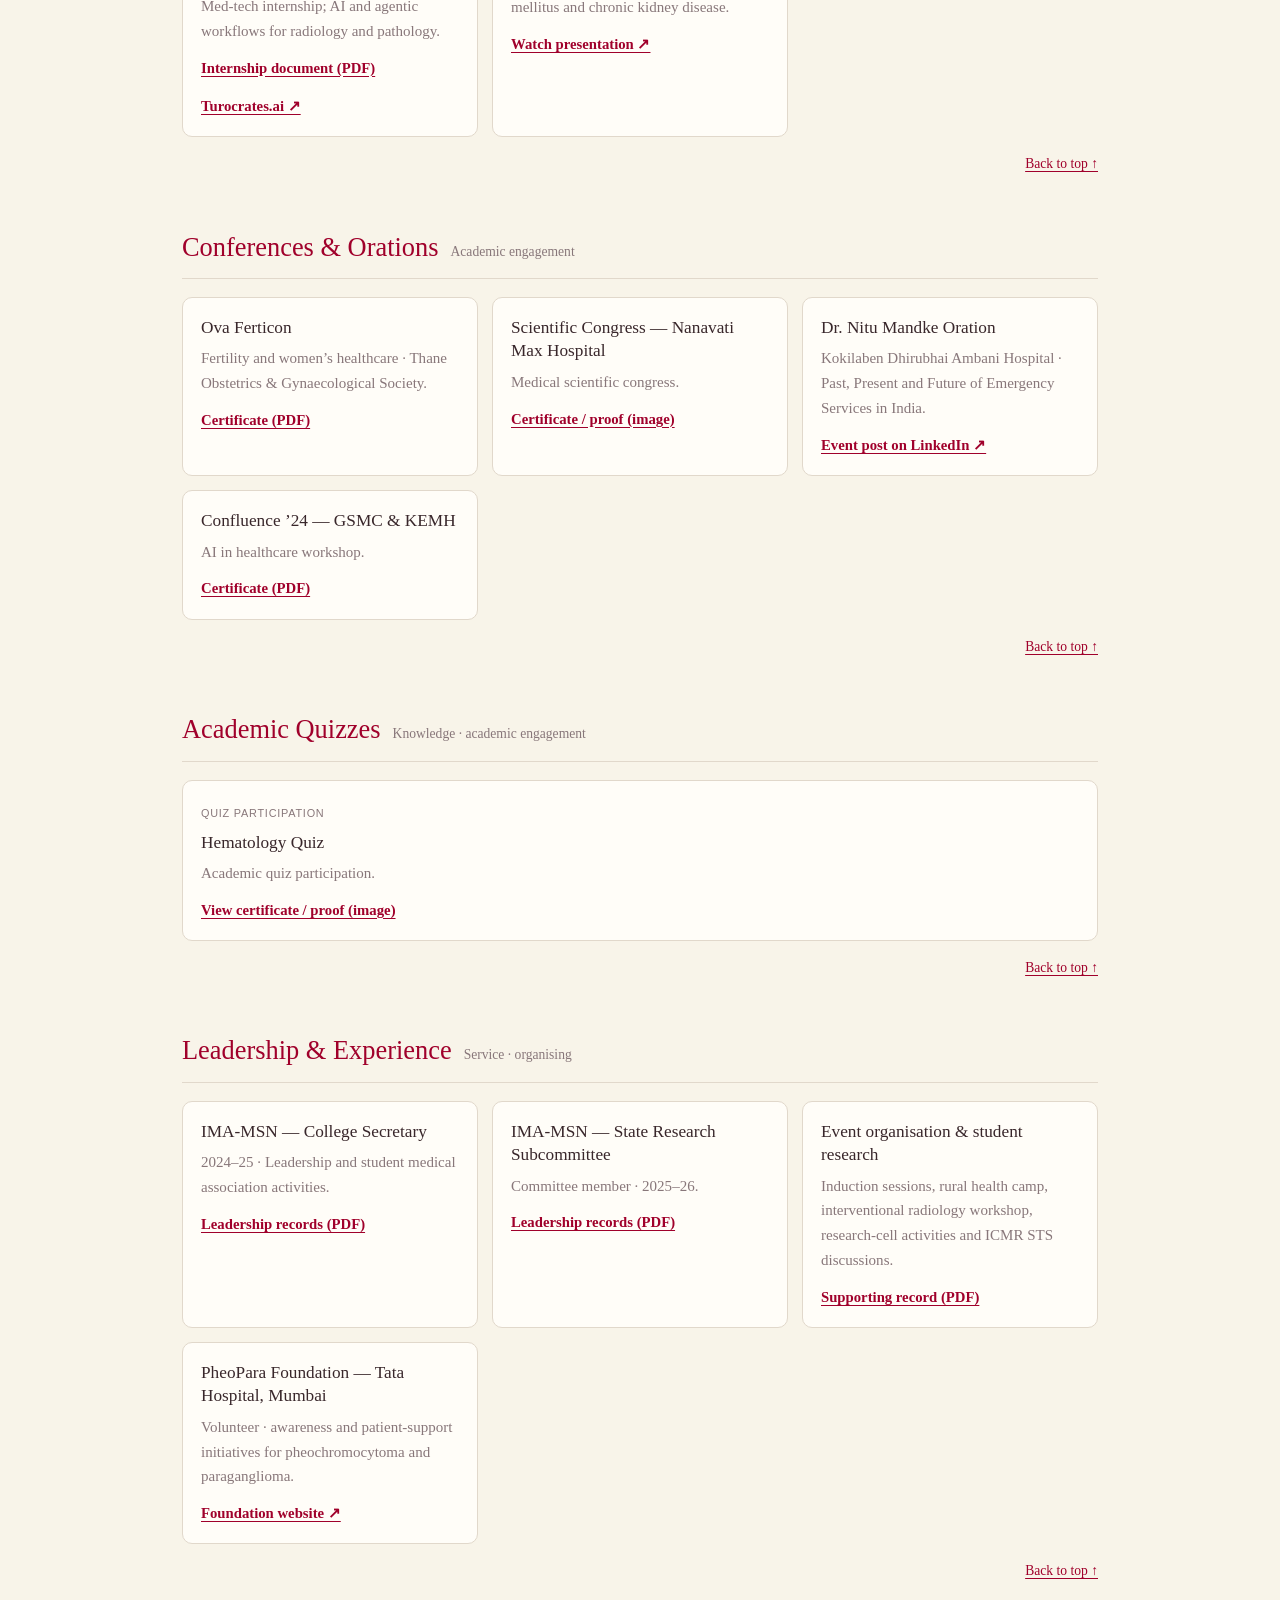
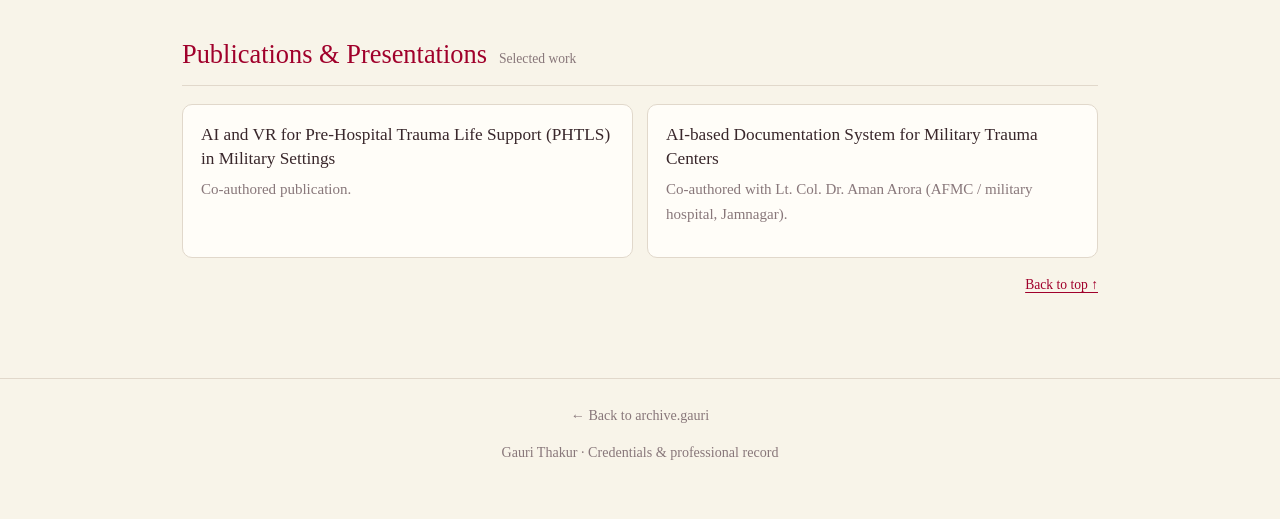
==== commit a931e625: "Reorder clinical and research entries to requested sequence" ====
--- a/gauri-creds/index.html
+++ b/gauri-creds/index.html
@@ -74,10 +74,10 @@
 <div class="section-head"><h2>Research & Clinical Experience</h2><span class="count">Clinical · research</span></div>
 <div class="grid">
 <article class="card" id="clinical-elective"><h3>Clinical elective — Reproductive Endocrinology & Infertility</h3><p>LTMMC, Sion · September 2026.</p><div class="links"><a href="Clinical%20Elective.pdf" target="_blank" rel="noopener">Elective document (PDF)</a></div></article>
-<article class="card" id="journal-club"><h3>College Journal Club</h3><p>Paper presentation on type 2 diabetes mellitus and chronic kidney disease.</p><div class="links"><a href="https://youtu.be/OXPWuCbcu3Y" target="_blank" rel="noopener">Watch presentation ↗</a></div></article>
-<article class="card" id="turocrates-internship"><h3>Tech internship — Turocrates.ai <span class="count">(previously AristaSurge)</span></h3><p>Med-tech internship; AI and agentic workflows for radiology and pathology.</p><div class="links"><a href="Tech-internship.pdf" target="_blank" rel="noopener">Internship document (PDF)</a><a href="https://turocrates.ai" target="_blank" rel="noopener">Turocrates.ai ↗</a></div></article>
 <article class="card" id="clinical-observership"><h3>Clinical observership — Radiology</h3><p>Nanavati Max Hospital, Mumbai · two weeks.</p><div class="links"><a href="Clinical%20Observership.pdf" target="_blank" rel="noopener">Observership document (PDF)</a></div></article>
 <article class="card"><h3>Scientific Congress — Nanavati Max Hospital</h3><p>Scientific congress participation.</p><div class="links"><a href="Scientific%20Congress%20Nanavati%20Max%20hospital.jpeg" target="_blank" rel="noopener">Certificate / proof (image)</a></div></article>
+<article class="card" id="turocrates-internship"><h3>Tech internship — Turocrates.ai <span class="count">(previously AristaSurge)</span></h3><p>Med-tech internship; AI and agentic workflows for radiology and pathology.</p><div class="links"><a href="Tech-internship.pdf" target="_blank" rel="noopener">Internship document (PDF)</a><a href="https://turocrates.ai" target="_blank" rel="noopener">Turocrates.ai ↗</a></div></article>
+<article class="card" id="journal-club"><h3>College Journal Club</h3><p>Paper presentation on type 2 diabetes mellitus and chronic kidney disease.</p><div class="links"><a href="https://youtu.be/OXPWuCbcu3Y" target="_blank" rel="noopener">Watch presentation ↗</a></div></article>
 </div><a class="top" href="#top">Back to top ↑</a>
 </section>
 <section id="conferences">
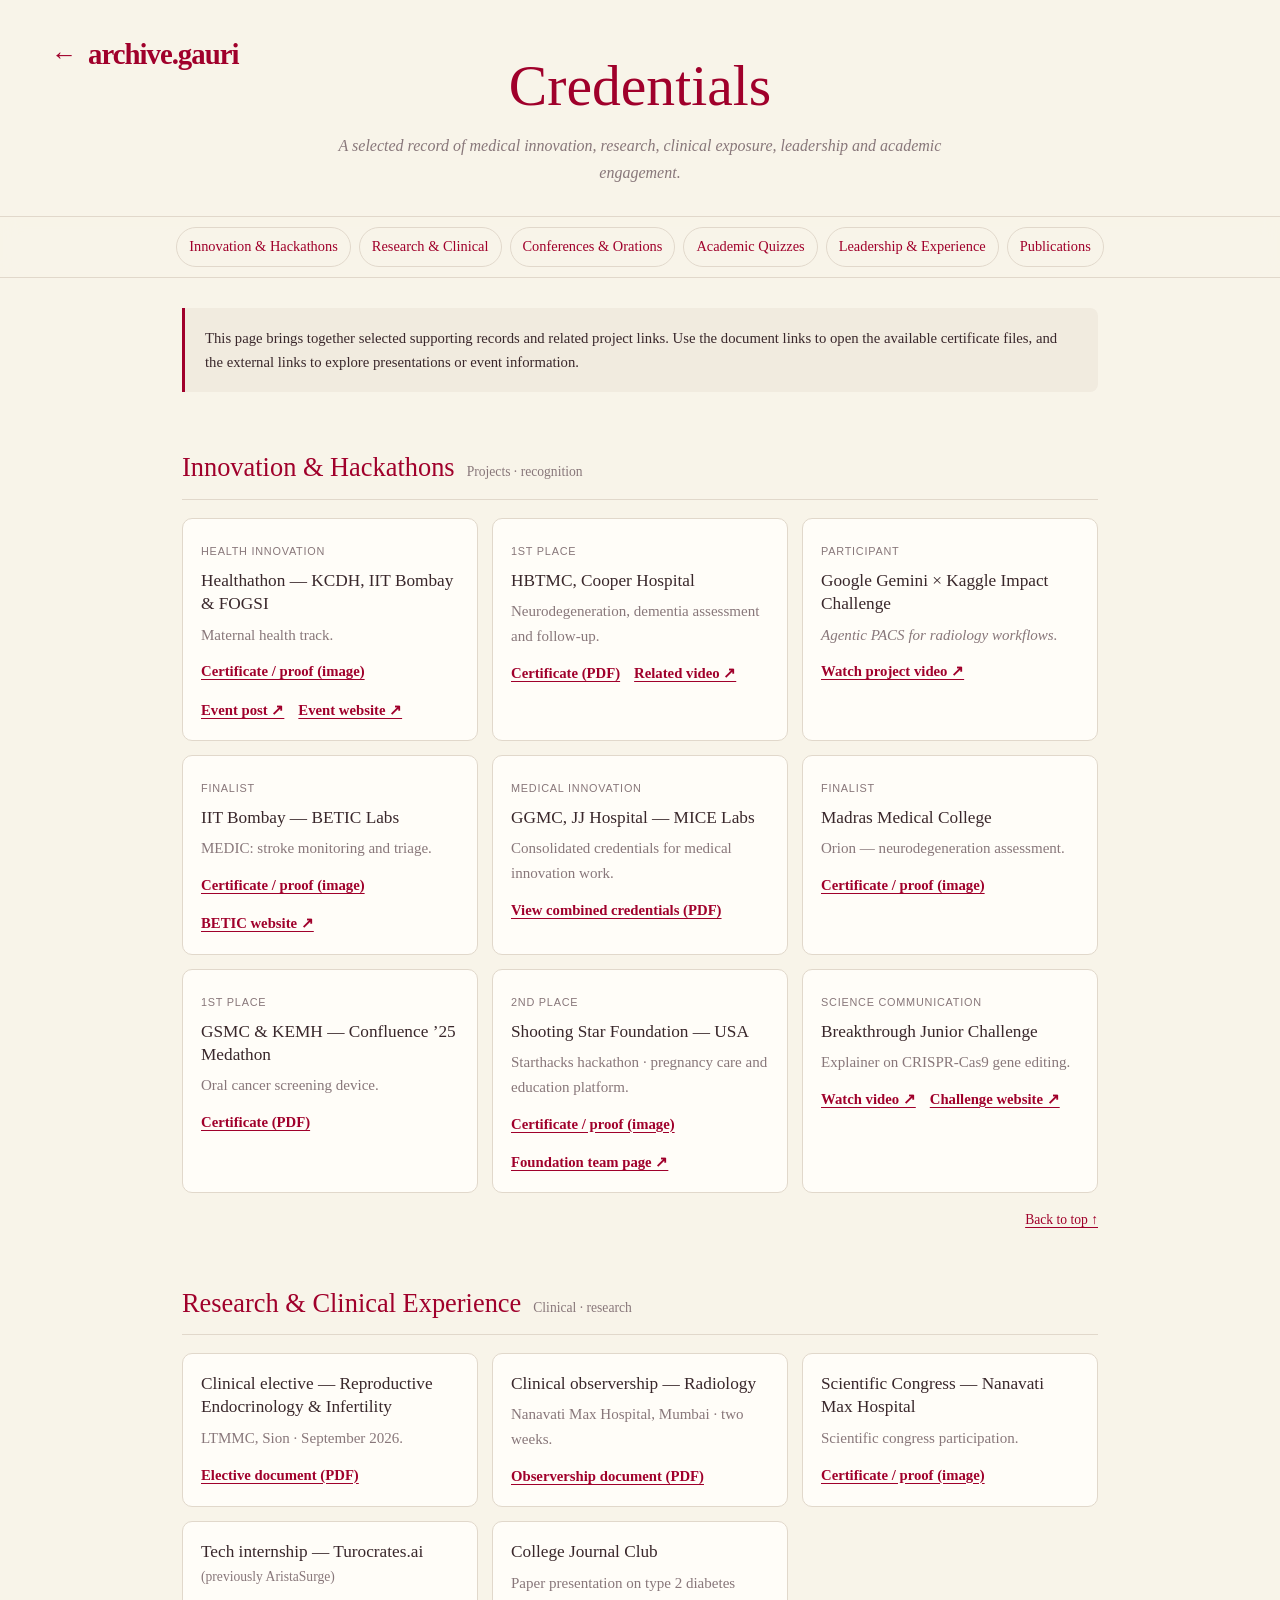
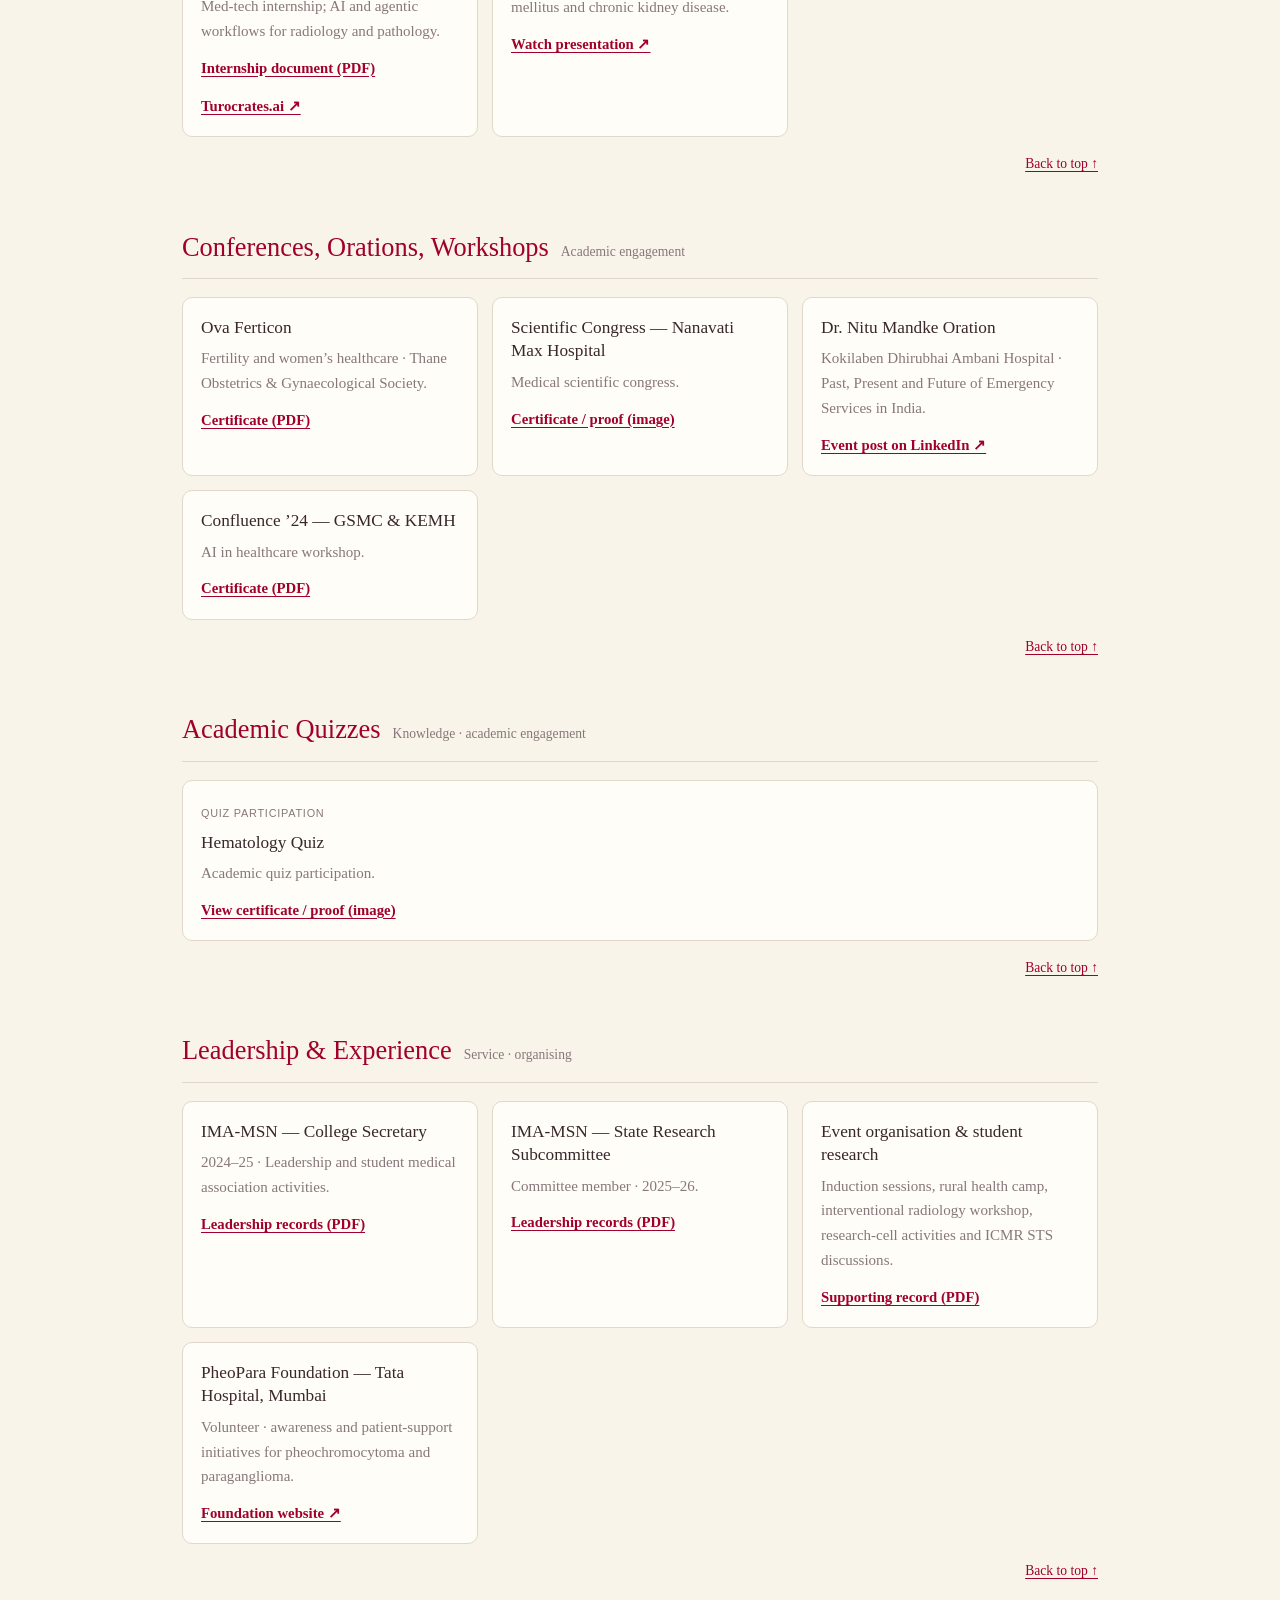
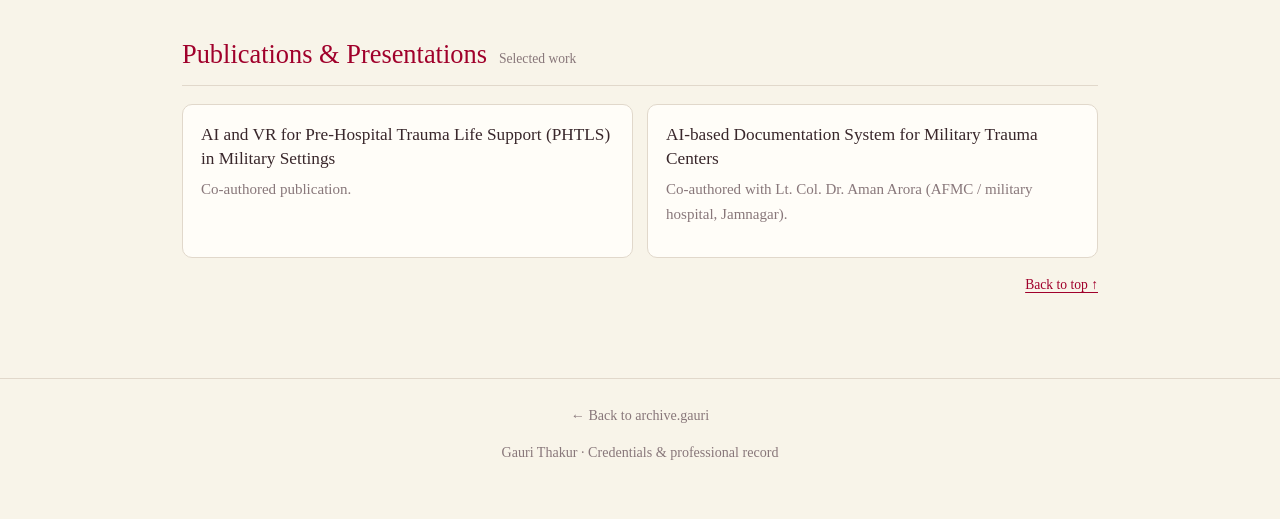
==== commit 99d55c4f: "Update index.html" ====
--- a/gauri-creds/index.html
+++ b/gauri-creds/index.html
@@ -81,7 +81,7 @@
 </div><a class="top" href="#top">Back to top ↑</a>
 </section>
 <section id="conferences">
-<div class="section-head"><h2>Conferences & Orations</h2><span class="count">Academic engagement</span></div>
+<div class="section-head"><h2>Conferences, Orations, Workshops</h2><span class="count">Academic engagement</span></div>
 <div class="grid">
 <article class="card" id="ova-ferticon"><h3>Ova Ferticon</h3><p>Fertility and women’s healthcare · Thane Obstetrics & Gynaecological Society.</p><div class="links"><a href="Ova%20ferticon.pdf" target="_blank" rel="noopener">Certificate (PDF)</a></div></article>
 <article class="card"><h3>Scientific Congress — Nanavati Max Hospital</h3><p>Medical scientific congress.</p><div class="links"><a href="Scientific%20Congress%20Nanavati%20Max%20hospital.jpeg" target="_blank" rel="noopener">Certificate / proof (image)</a></div></article>
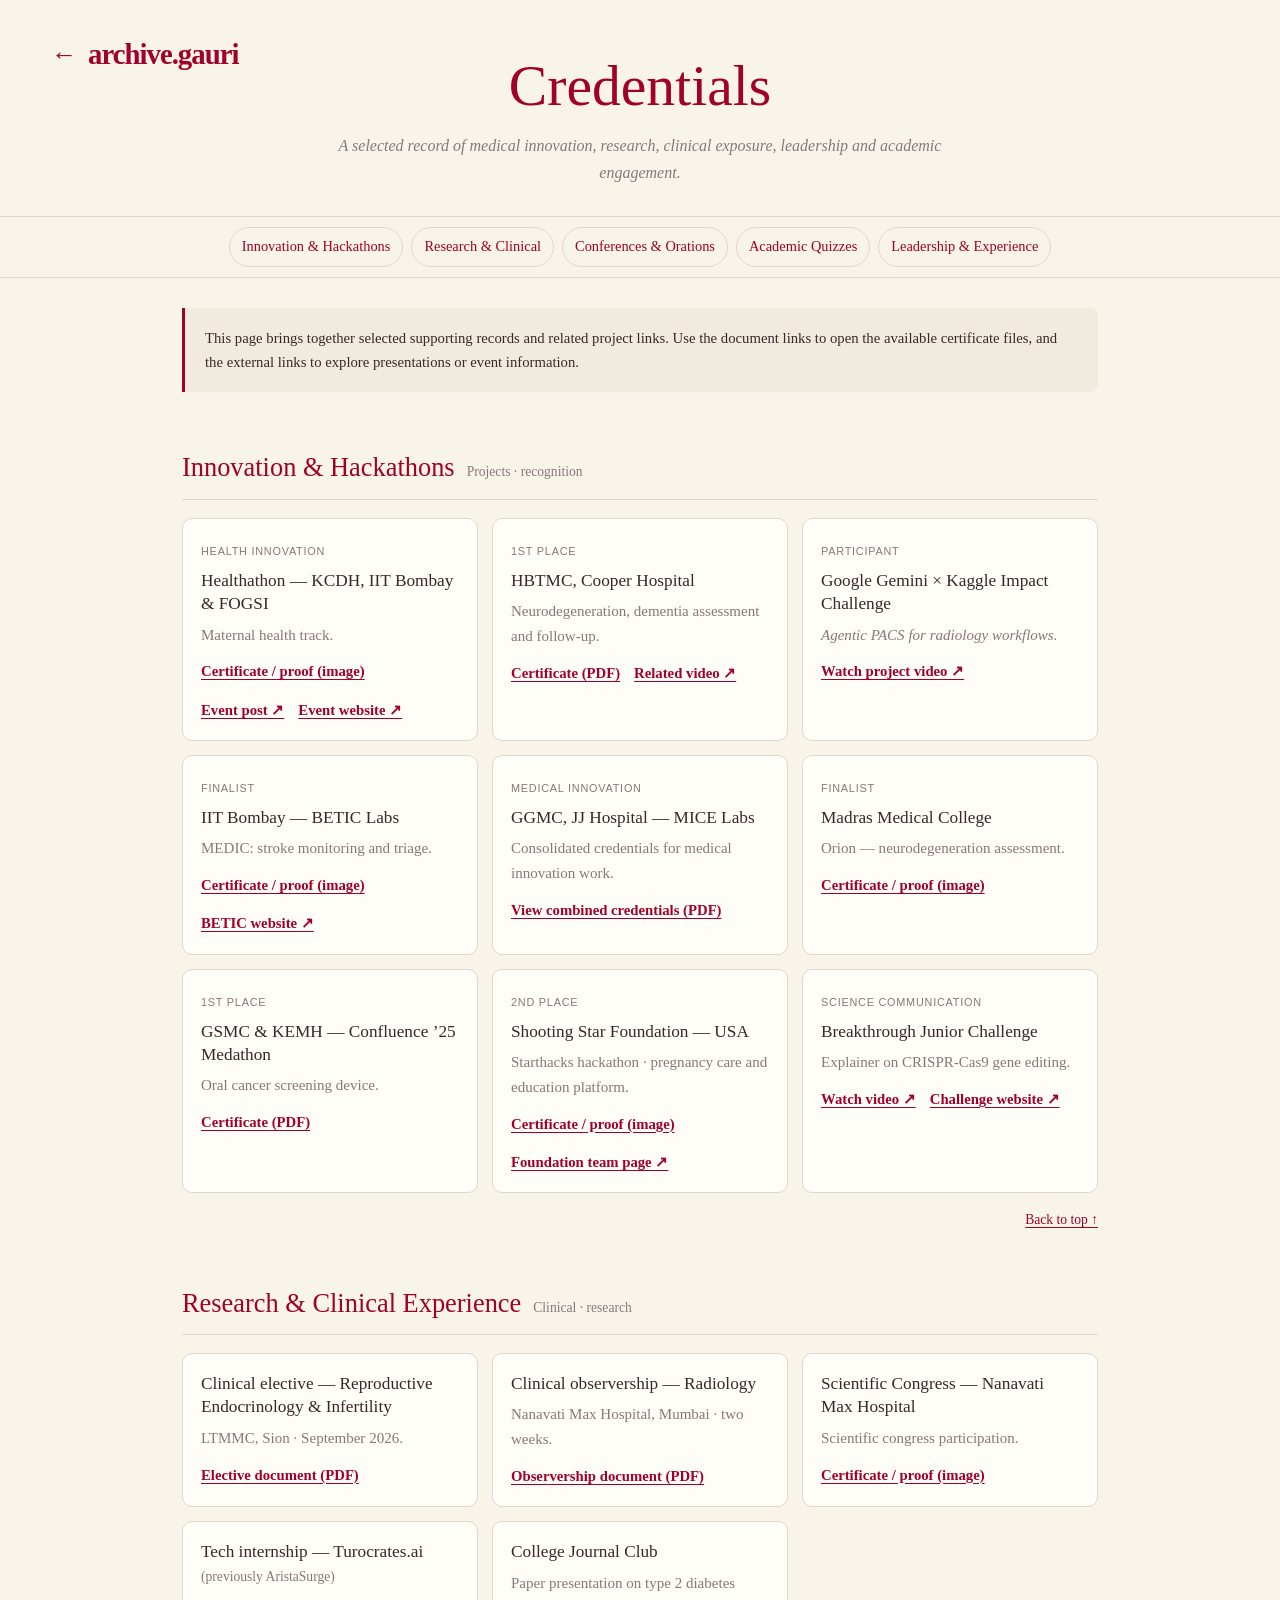
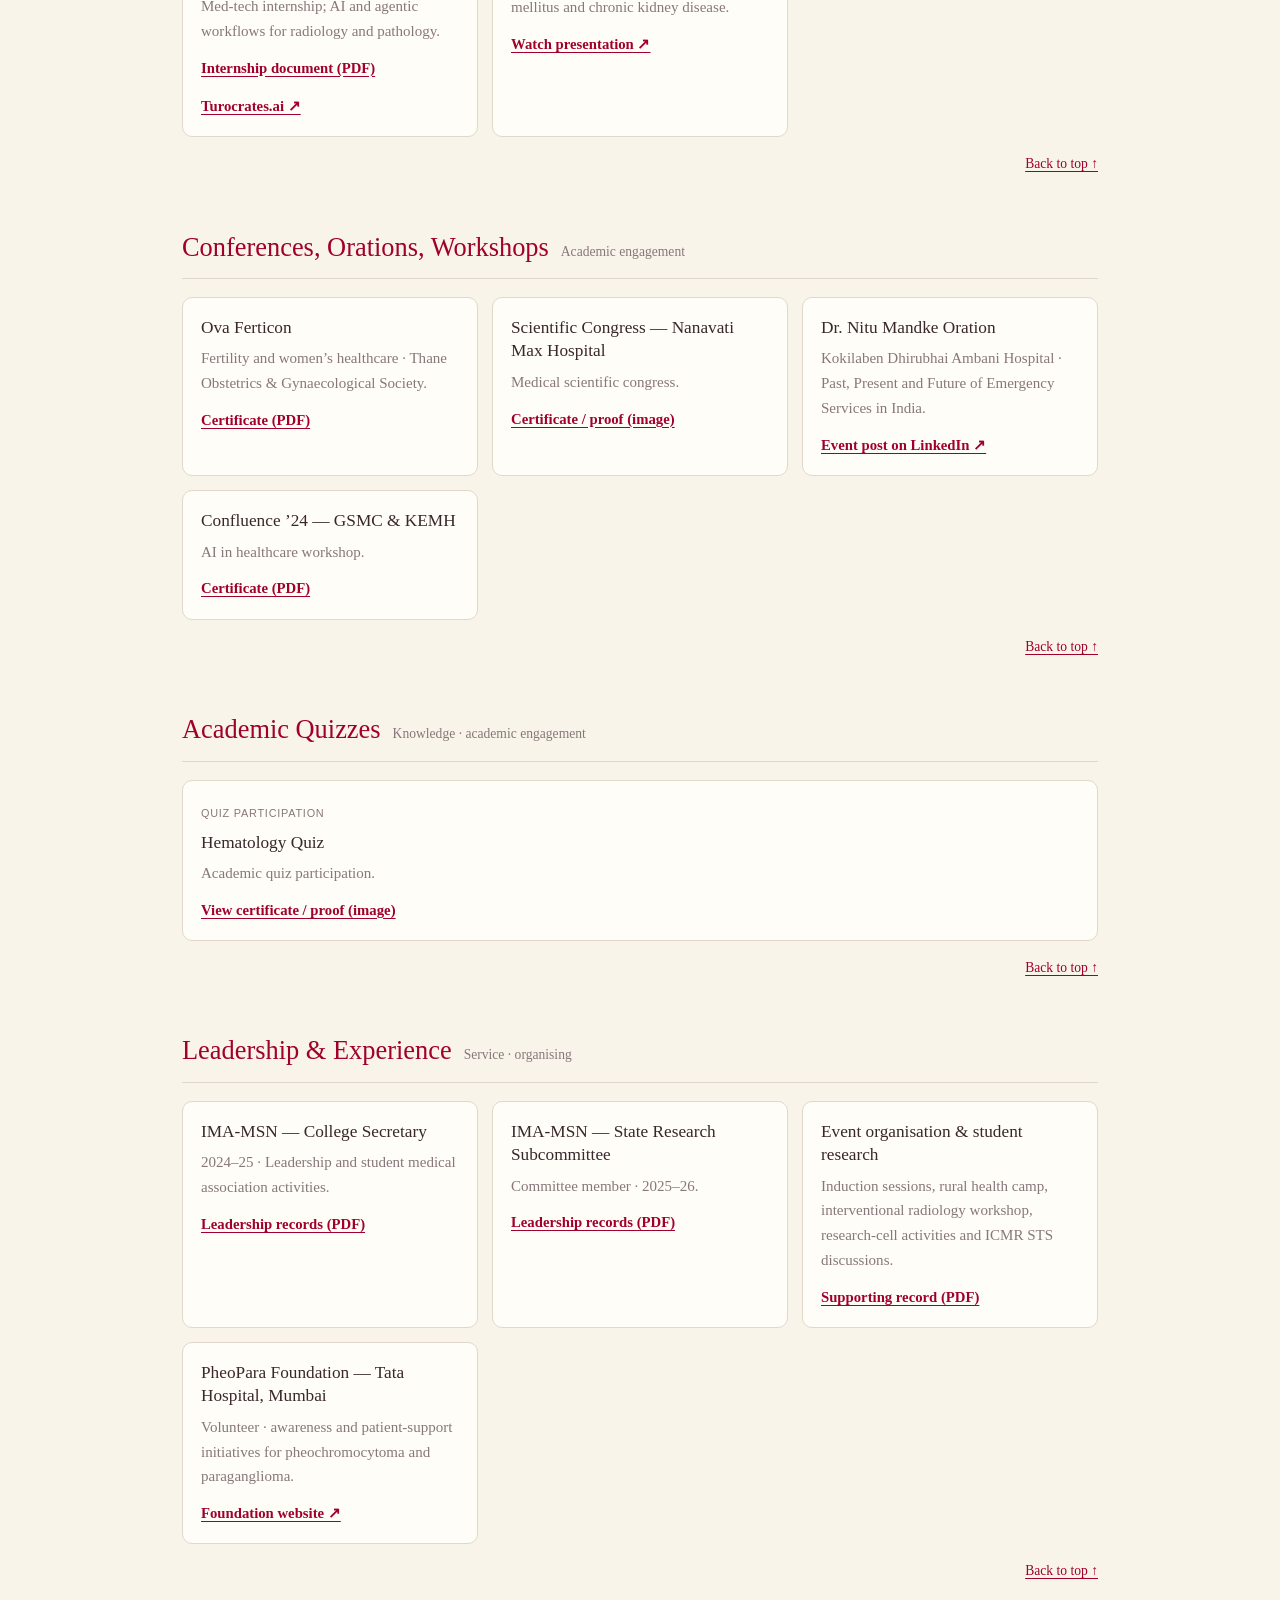
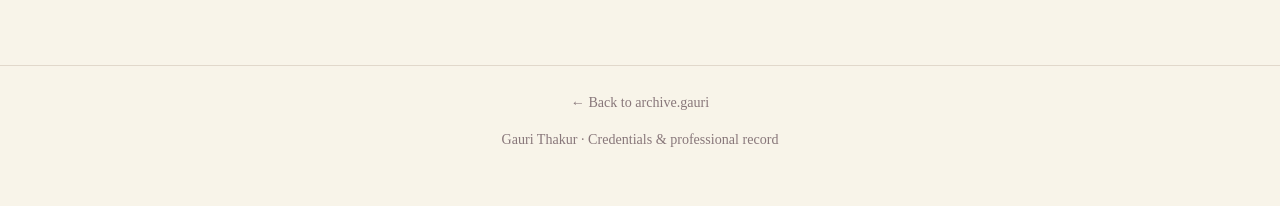
==== commit b99e3ac4: "Remove Publications & Presentations from credentials" ====
--- a/gauri-creds/index.html
+++ b/gauri-creds/index.html
@@ -52,7 +52,6 @@
 <a href="#conferences">Conferences & Orations</a>
 <a href="#quizzes">Academic Quizzes</a>
 <a href="#leadership">Leadership & Experience</a>
-<a href="#publications">Publications</a>
 </nav>
 <main>
 <div class="callout">This page brings together selected supporting records and related project links. Use the document links to open the available certificate files, and the external links to explore presentations or event information.</div>
@@ -104,13 +103,6 @@
 <article class="card"><h3>PheoPara Foundation — Tata Hospital, Mumbai</h3><p>Volunteer · awareness and patient-support initiatives for pheochromocytoma and paraganglioma.</p><div class="links"><a href="https://pheoparafoundation.org" target="_blank" rel="noopener">Foundation website ↗</a></div></article>
 </div><a class="top" href="#top">Back to top ↑</a>
 </section>
-<section id="publications">
-<div class="section-head"><h2>Publications & Presentations</h2><span class="count">Selected work</span></div>
-<div class="grid">
-<article class="card"><h3>AI and VR for Pre-Hospital Trauma Life Support (PHTLS) in Military Settings</h3><p>Co-authored publication.</p></article>
-<article class="card"><h3>AI-based Documentation System for Military Trauma Centers</h3><p>Co-authored with Lt. Col. Dr. Aman Arora (AFMC / military hospital, Jamnagar).</p></article>
-</div><a class="top" href="#top">Back to top ↑</a>
-</section>
 </main>
 <footer><a href="https://archivegauri.in/" style="color:inherit;text-decoration:none;">← Back to archive.gauri</a><p>Gauri Thakur · Credentials & professional record</p></footer>
 </body>
